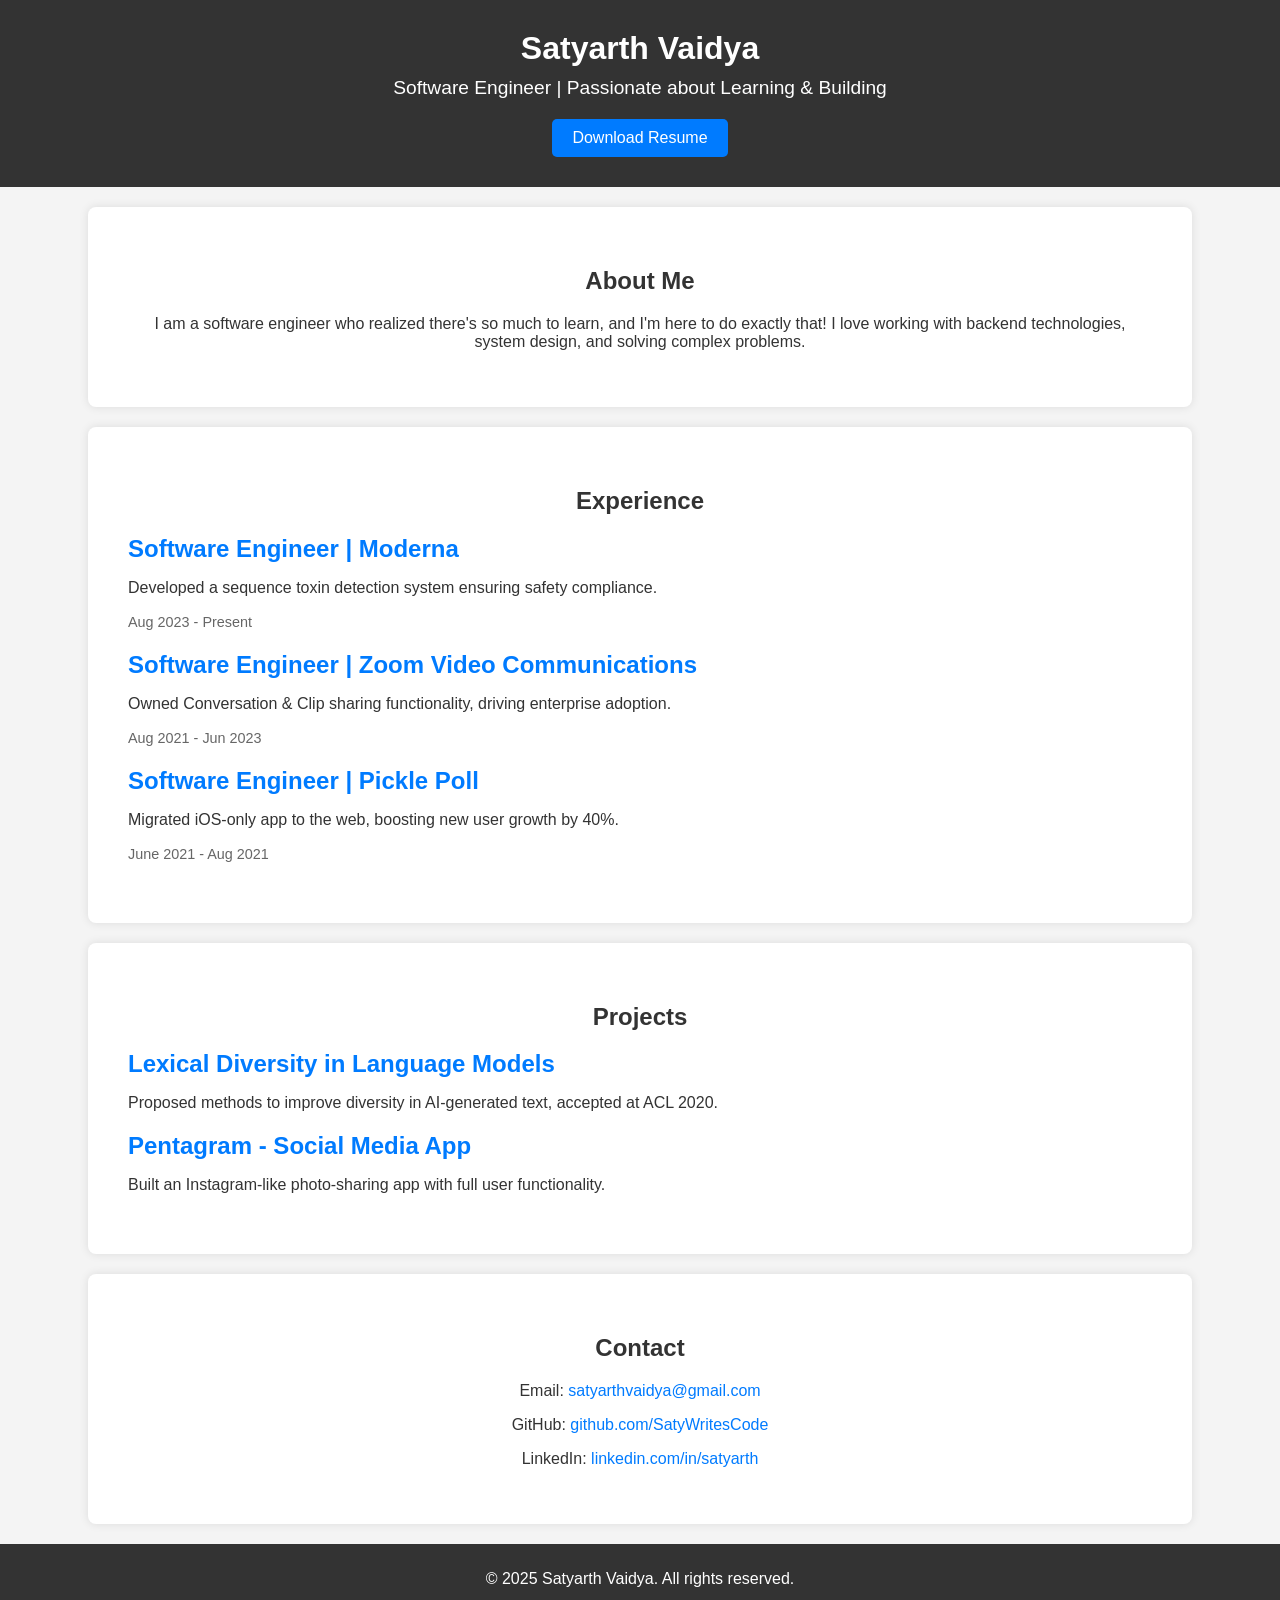
==== index.html @ a13723ac "better template" ====
<!DOCTYPE html>
<html lang="en">
  <head>
    <meta charset="UTF-8" />
    <meta name="viewport" content="width=device-width, initial-scale=1.0" />
    <title>Satyarth Vaidya - Resume</title>
    <link rel="stylesheet" href="style.css" />
  </head>
  <body>
    <header>
      <h1>Satyarth Vaidya</h1>
      <p>Software Engineer | Passionate about Learning & Building</p>
      <a href="Software_Fall_2024_Resume.pdf" class="resume-btn" download
        >Download Resume</a
      >
    </header>

    <section id="about">
      <h2>About Me</h2>
      <p>
        I am a software engineer who realized there's so much to learn, and I'm
        here to do exactly that! I love working with backend technologies,
        system design, and solving complex problems.
      </p>
    </section>

    <section id="experience">
      <h2>Experience</h2>
      <div class="job">
        <h3>Software Engineer | Moderna</h3>
        <p>
          Developed a sequence toxin detection system ensuring safety
          compliance.
        </p>
        <span>Aug 2023 - Present</span>
      </div>
      <div class="job">
        <h3>Software Engineer | Zoom Video Communications</h3>
        <p>
          Owned Conversation & Clip sharing functionality, driving enterprise
          adoption.
        </p>
        <span>Aug 2021 - Jun 2023</span>
      </div>
      <div class="job">
        <h3>Software Engineer | Pickle Poll</h3>
        <p>
          Migrated iOS-only app to the web, boosting new user growth by 40%.
        </p>
        <span>June 2021 - Aug 2021</span>
      </div>
    </section>

    <section id="projects">
      <h2>Projects</h2>
      <div class="project">
        <h3>Lexical Diversity in Language Models</h3>
        <p>
          Proposed methods to improve diversity in AI-generated text, accepted
          at ACL 2020.
        </p>
      </div>
      <div class="project">
        <h3>Pentagram - Social Media App</h3>
        <p>
          Built an Instagram-like photo-sharing app with full user
          functionality.
        </p>
      </div>
    </section>

    <section id="contact">
      <h2>Contact</h2>
      <p>
        Email:
        <a href="mailto:satyarthvaidya@gmail.com">satyarthvaidya@gmail.com</a>
      </p>
      <p>
        GitHub:
        <a href="https://github.com/SatyWritesCode"
          >github.com/SatyWritesCode</a
        >
      </p>
      <p>
        LinkedIn:
        <a href="https://linkedin.com/in/satyarth">linkedin.com/in/satyarth</a>
      </p>
    </section>

    <footer>
      <p>© 2025 Satyarth Vaidya. All rights reserved.</p>
    </footer>
  </body>
</html>
---- style.css ----
/* General Styling */
body {
    font-family: Arial, sans-serif;
    margin: 0;
    padding: 0;
    background-color: #f4f4f4;
    color: #333;
    text-align: center;
}

/* Header */
header {
    background: #333;
    color: white;
    padding: 30px 10px;
}

header h1 {
    margin: 0;
    font-size: 2em;
}

header p {
    font-size: 1.2em;
    margin: 10px 0;
}

.resume-btn {
    display: inline-block;
    margin-top: 10px;
    padding: 10px 20px;
    background: #007BFF;
    color: white;
    text-decoration: none;
    border-radius: 5px;
}

.resume-btn:hover {
    background: #0056b3;
}

/* Sections */
section {
    padding: 40px;
    margin: 20px auto;
    width: 80%;
    background: white;
    border-radius: 8px;
    box-shadow: 0px 0px 10px rgba(0, 0, 0, 0.1);
}

/* Experience & Projects */
.job, .project {
    text-align: left;
    margin-bottom: 20px;
}

.job h3, .project h3 {
    margin: 0;
    font-size: 1.5em;
    color: #007BFF;
}

.job span {
    font-size: 0.9em;
    color: #666;
}

/* Contact */
section#contact a {
    color: #007BFF;
    text-decoration: none;
}

section#contact a:hover {
    text-decoration: underline;
}

/* Footer */
footer {
    text-align: center;
    padding: 10px;
    background: #333;
    color: white;
    margin-top: 20px;
}
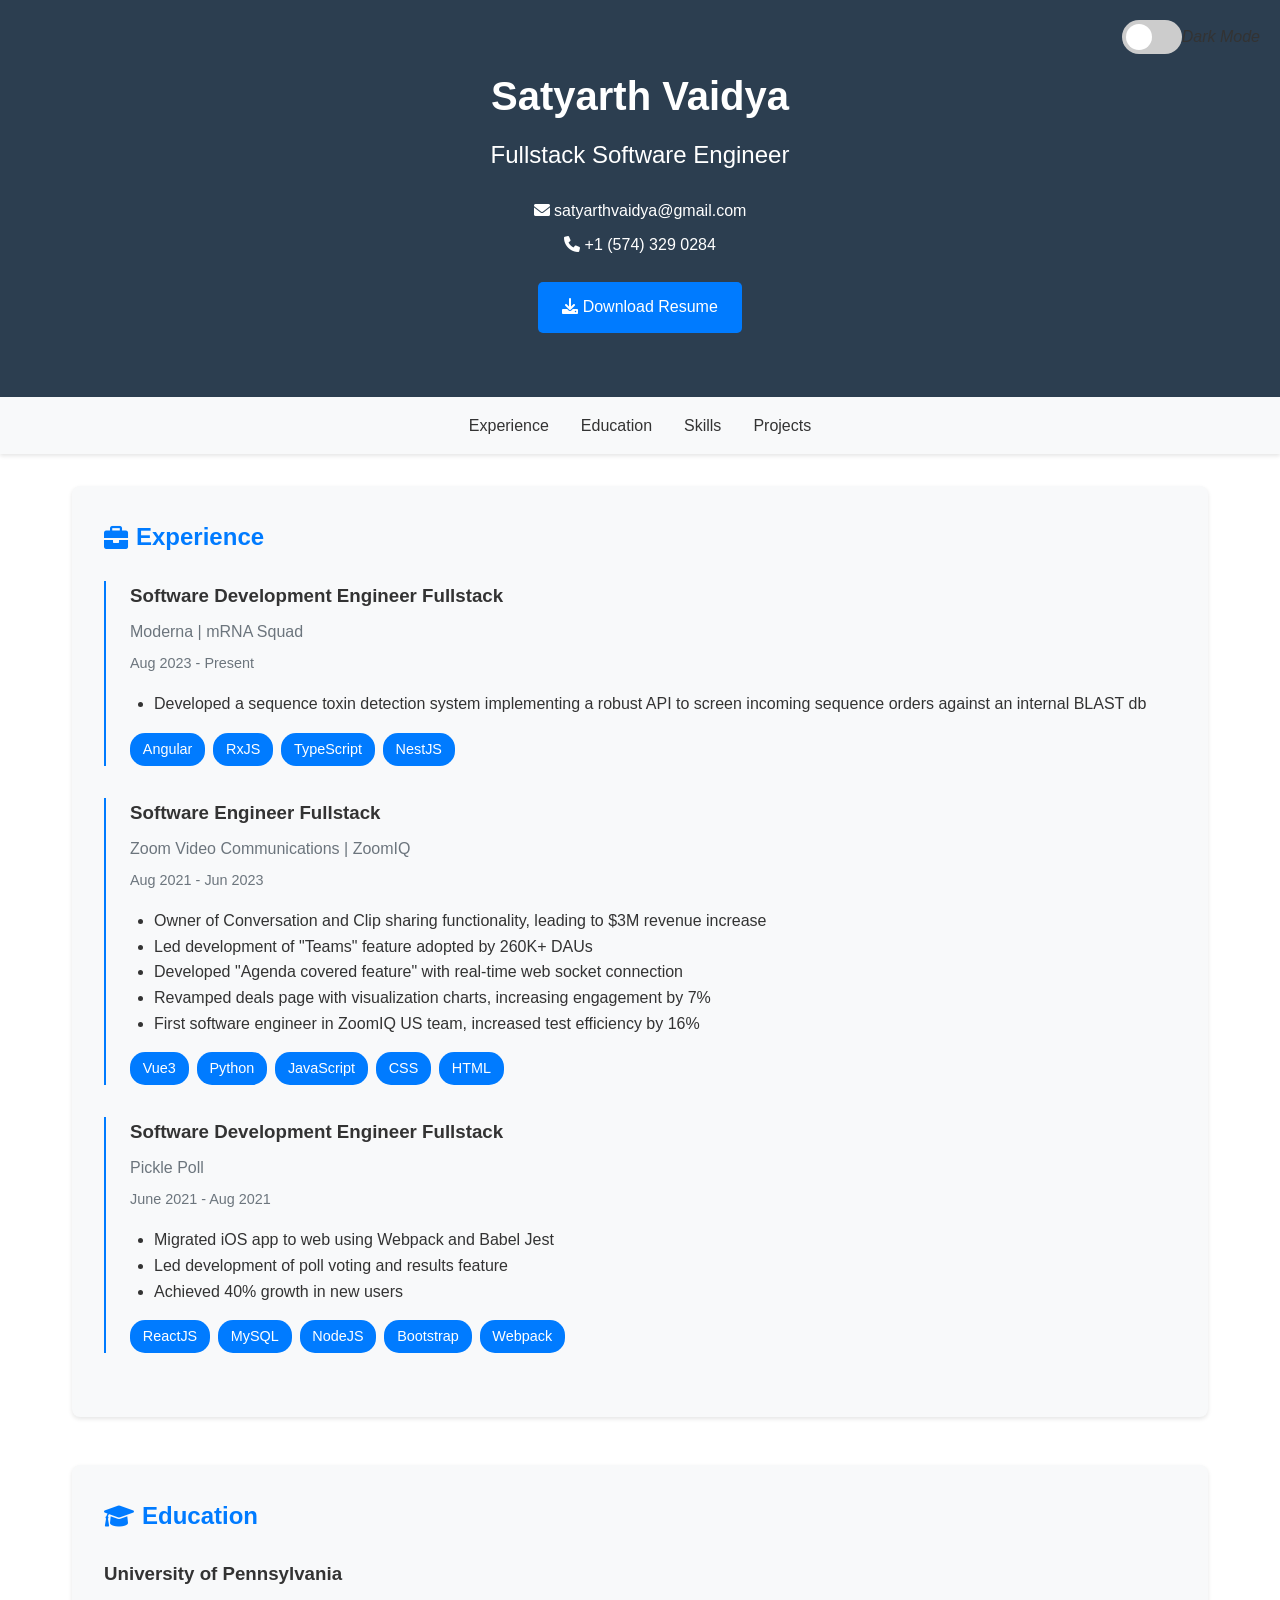
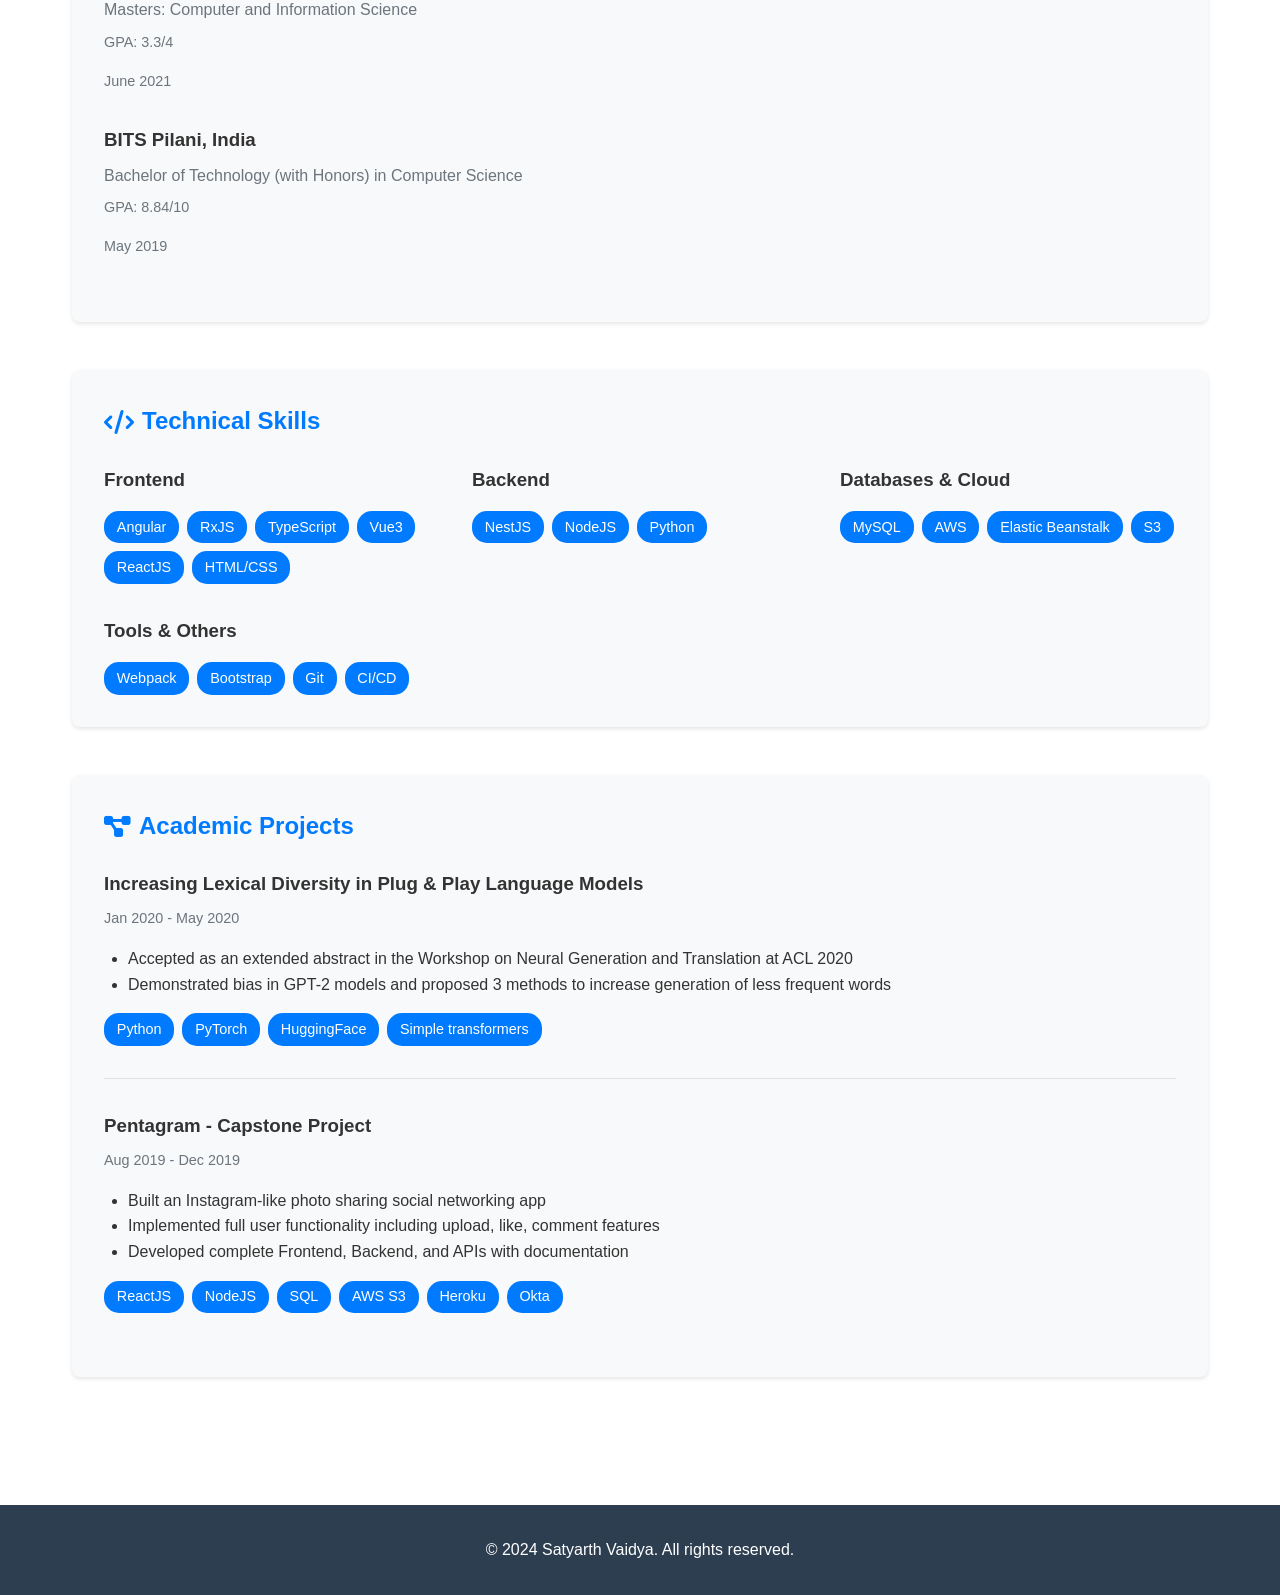
==== commit 1416a5f6: "better Ui and ability to download resume" ====
--- a/index.html
+++ b/index.html
@@ -3,92 +3,266 @@
   <head>
     <meta charset="UTF-8" />
     <meta name="viewport" content="width=device-width, initial-scale=1.0" />
-    <title>Satyarth Vaidya - Resume</title>
+    <title>Satyarth Vaidya - FullstackSoftware Engineer</title>
     <link rel="stylesheet" href="style.css" />
+    <link
+      rel="stylesheet"
+      href="https://cdnjs.cloudflare.com/ajax/libs/font-awesome/6.0.0/css/all.min.css"
+    />
   </head>
   <body>
+    <div class="theme-switch-wrapper">
+      <label class="theme-switch" for="checkbox">
+        <input type="checkbox" id="checkbox" />
+        <div class="slider round"></div>
+      </label>
+      <em>Dark Mode</em>
+    </div>
+
     <header>
-      <h1>Satyarth Vaidya</h1>
-      <p>Software Engineer | Passionate about Learning & Building</p>
-      <a href="Software_Fall_2024_Resume.pdf" class="resume-btn" download
-        >Download Resume</a
-      >
+      <div class="header-content">
+        <h1>Satyarth Vaidya</h1>
+        <h2>Fullstack Software Engineer</h2>
+        <div class="contact-info">
+          <p>
+            <i class="fas fa-envelope"></i>
+            <a href="mailto:satyarthvaidya@gmail.com"
+              >satyarthvaidya@gmail.com</a
+            >
+          </p>
+          <p><i class="fas fa-phone"></i> +1 (574) 329 0284</p>
+        </div>
+        <a
+          href="assets/resume.pdf"
+          class="resume-btn"
+          download="Satyarth_Vaidya_Resume.pdf"
+        >
+          <i class="fas fa-download"></i> Download Resume
+        </a>
+      </div>
     </header>
 
-    <section id="about">
-      <h2>About Me</h2>
-      <p>
-        I am a software engineer who realized there's so much to learn, and I'm
-        here to do exactly that! I love working with backend technologies,
-        system design, and solving complex problems.
-      </p>
-    </section>
-
-    <section id="experience">
-      <h2>Experience</h2>
-      <div class="job">
-        <h3>Software Engineer | Moderna</h3>
-        <p>
-          Developed a sequence toxin detection system ensuring safety
-          compliance.
-        </p>
-        <span>Aug 2023 - Present</span>
-      </div>
-      <div class="job">
-        <h3>Software Engineer | Zoom Video Communications</h3>
-        <p>
-          Owned Conversation & Clip sharing functionality, driving enterprise
-          adoption.
-        </p>
-        <span>Aug 2021 - Jun 2023</span>
-      </div>
-      <div class="job">
-        <h3>Software Engineer | Pickle Poll</h3>
-        <p>
-          Migrated iOS-only app to the web, boosting new user growth by 40%.
-        </p>
-        <span>June 2021 - Aug 2021</span>
-      </div>
-    </section>
-
-    <section id="projects">
-      <h2>Projects</h2>
-      <div class="project">
-        <h3>Lexical Diversity in Language Models</h3>
-        <p>
-          Proposed methods to improve diversity in AI-generated text, accepted
-          at ACL 2020.
-        </p>
-      </div>
-      <div class="project">
-        <h3>Pentagram - Social Media App</h3>
-        <p>
-          Built an Instagram-like photo-sharing app with full user
-          functionality.
-        </p>
-      </div>
-    </section>
-
-    <section id="contact">
-      <h2>Contact</h2>
-      <p>
-        Email:
-        <a href="mailto:satyarthvaidya@gmail.com">satyarthvaidya@gmail.com</a>
-      </p>
-      <p>
-        GitHub:
-        <a href="https://github.com/SatyWritesCode"
-          >github.com/SatyWritesCode</a
-        >
-      </p>
-      <p>
-        LinkedIn:
-        <a href="https://linkedin.com/in/satyarth">linkedin.com/in/satyarth</a>
-      </p>
-    </section>
+    <nav>
+      <ul>
+        <li><a href="#experience">Experience</a></li>
+        <li><a href="#education">Education</a></li>
+        <li><a href="#skills">Skills</a></li>
+        <li><a href="#projects">Projects</a></li>
+      </ul>
+    </nav>
+
+    <main>
+      <section id="experience">
+        <h2><i class="fas fa-briefcase"></i> Experience</h2>
+        <div class="timeline">
+          <div class="job">
+            <h3>Software Development Engineer Fullstack</h3>
+            <h4>Moderna | mRNA Squad</h4>
+            <p class="date">Aug 2023 - Present</p>
+            <ul>
+              <li>
+                Developed a sequence toxin detection system implementing a
+                robust API to screen incoming sequence orders against an
+                internal BLAST db
+              </li>
+            </ul>
+            <div class="tech-stack">
+              <span>Angular</span>
+              <span>RxJS</span>
+              <span>TypeScript</span>
+              <span>NestJS</span>
+            </div>
+          </div>
+
+          <div class="job">
+            <h3>Software Engineer Fullstack</h3>
+            <h4>Zoom Video Communications | ZoomIQ</h4>
+            <p class="date">Aug 2021 - Jun 2023</p>
+            <ul>
+              <li>
+                Owner of Conversation and Clip sharing functionality, leading to
+                $3M revenue increase
+              </li>
+              <li>Led development of "Teams" feature adopted by 260K+ DAUs</li>
+              <li>
+                Developed "Agenda covered feature" with real-time web socket
+                connection
+              </li>
+              <li>
+                Revamped deals page with visualization charts, increasing
+                engagement by 7%
+              </li>
+              <li>
+                First software engineer in ZoomIQ US team, increased test
+                efficiency by 16%
+              </li>
+            </ul>
+            <div class="tech-stack">
+              <span>Vue3</span>
+              <span>Python</span>
+              <span>JavaScript</span>
+              <span>CSS</span>
+              <span>HTML</span>
+            </div>
+          </div>
+
+          <div class="job">
+            <h3>Software Development Engineer Fullstack</h3>
+            <h4>Pickle Poll</h4>
+            <p class="date">June 2021 - Aug 2021</p>
+            <ul>
+              <li>Migrated iOS app to web using Webpack and Babel Jest</li>
+              <li>Led development of poll voting and results feature</li>
+              <li>Achieved 40% growth in new users</li>
+            </ul>
+            <div class="tech-stack">
+              <span>ReactJS</span>
+              <span>MySQL</span>
+              <span>NodeJS</span>
+              <span>Bootstrap</span>
+              <span>Webpack</span>
+            </div>
+          </div>
+        </div>
+      </section>
+
+      <section id="education">
+        <h2><i class="fas fa-graduation-cap"></i> Education</h2>
+        <div class="education-item">
+          <h3>University of Pennsylvania</h3>
+          <p class="degree">Masters: Computer and Information Science</p>
+          <p class="date">GPA: 3.3/4</p>
+          <p class="date">June 2021</p>
+        </div>
+        <div class="education-item">
+          <h3>BITS Pilani, India</h3>
+          <p class="degree">
+            Bachelor of Technology (with Honors) in Computer Science
+          </p>
+          <p class="date">GPA: 8.84/10</p>
+          <p class="date">May 2019</p>
+        </div>
+      </section>
+
+      <section id="skills">
+        <h2><i class="fas fa-code"></i> Technical Skills</h2>
+        <div class="skills-container">
+          <div class="skill-category">
+            <h3>Frontend</h3>
+            <div class="skill-tags">
+              <span>Angular</span>
+              <span>RxJS</span>
+              <span>TypeScript</span>
+              <span>Vue3</span>
+              <span>ReactJS</span>
+              <span>HTML/CSS</span>
+            </div>
+          </div>
+          <div class="skill-category">
+            <h3>Backend</h3>
+            <div class="skill-tags">
+              <span>NestJS</span>
+              <span>NodeJS</span>
+              <span>Python</span>
+            </div>
+          </div>
+          <div class="skill-category">
+            <h3>Databases & Cloud</h3>
+            <div class="skill-tags">
+              <span>MySQL</span>
+              <span>AWS</span>
+              <span>Elastic Beanstalk</span>
+              <span>S3</span>
+            </div>
+          </div>
+          <div class="skill-category">
+            <h3>Tools & Others</h3>
+            <div class="skill-tags">
+              <span>Webpack</span>
+              <span>Bootstrap</span>
+              <span>Git</span>
+              <span>CI/CD</span>
+            </div>
+          </div>
+        </div>
+      </section>
+
+      <section id="projects">
+        <h2><i class="fas fa-project-diagram"></i> Academic Projects</h2>
+        <div class="project">
+          <h3>Increasing Lexical Diversity in Plug & Play Language Models</h3>
+          <p class="date">Jan 2020 - May 2020</p>
+          <ul>
+            <li>
+              Accepted as an extended abstract in the Workshop on Neural
+              Generation and Translation at ACL 2020
+            </li>
+            <li>
+              Demonstrated bias in GPT-2 models and proposed 3 methods to
+              increase generation of less frequent words
+            </li>
+          </ul>
+          <div class="tech-stack">
+            <span>Python</span>
+            <span>PyTorch</span>
+            <span>HuggingFace</span>
+            <span>Simple transformers</span>
+          </div>
+        </div>
+
+        <div class="project">
+          <h3>Pentagram - Capstone Project</h3>
+          <p class="date">Aug 2019 - Dec 2019</p>
+          <ul>
+            <li>Built an Instagram-like photo sharing social networking app</li>
+            <li>
+              Implemented full user functionality including upload, like,
+              comment features
+            </li>
+            <li>
+              Developed complete Frontend, Backend, and APIs with documentation
+            </li>
+          </ul>
+          <div class="tech-stack">
+            <span>ReactJS</span>
+            <span>NodeJS</span>
+            <span>SQL</span>
+            <span>AWS S3</span>
+            <span>Heroku</span>
+            <span>Okta</span>
+          </div>
+        </div>
+      </section>
+    </main>
 
     <footer>
-      <p>© 2025 Satyarth Vaidya. All rights reserved.</p>
+      <p>© 2024 Satyarth Vaidya. All rights reserved.</p>
     </footer>
+
+    <script>
+      const toggleSwitch = document.querySelector(
+        '.theme-switch input[type="checkbox"]'
+      );
+      const currentTheme = localStorage.getItem("theme");
+
+      if (currentTheme) {
+        document.documentElement.setAttribute("data-theme", currentTheme);
+        if (currentTheme === "dark") {
+          toggleSwitch.checked = true;
+        }
+      }
+
+      function switchTheme(e) {
+        if (e.target.checked) {
+          document.documentElement.setAttribute("data-theme", "dark");
+          localStorage.setItem("theme", "dark");
+        } else {
+          document.documentElement.setAttribute("data-theme", "light");
+          localStorage.setItem("theme", "light");
+        }
+      }
+
+      toggleSwitch.addEventListener("change", switchTheme, false);
+    </script>
   </body>
 </html>
--- a/style.css
+++ b/style.css
@@ -1,86 +1,378 @@
-/* General Styling */
+:root {
+  --primary-color: #007bff;
+  --secondary-color: #6c757d;
+  --background-color: #ffffff;
+  --text-color: #333333;
+  --section-bg: #f8f9fa;
+  --border-color: #dee2e6;
+  --header-bg: #2c3e50;
+  --header-text: #ffffff;
+  --card-shadow: 0 2px 4px rgba(0, 0, 0, 0.1);
+  --transition: all 0.3s ease;
+}
+
+[data-theme="dark"] {
+  --primary-color: #0d6efd;
+  --secondary-color: #adb5bd;
+  --background-color: #1a1a1a;
+  --text-color: #ffffff;
+  --section-bg: #2d2d2d;
+  --border-color: #404040;
+  --header-bg: #000000;
+  --header-text: #ffffff;
+  --card-shadow: 0 2px 4px rgba(0, 0, 0, 0.3);
+}
+
+* {
+  margin: 0;
+  padding: 0;
+  box-sizing: border-box;
+}
+
 body {
-    font-family: Arial, sans-serif;
-    margin: 0;
-    padding: 0;
-    background-color: #f4f4f4;
-    color: #333;
-    text-align: center;
+  font-family: "Segoe UI", Tahoma, Geneva, Verdana, sans-serif;
+  line-height: 1.6;
+  color: var(--text-color);
+  background-color: var(--background-color);
+  transition: var(--transition);
+}
+
+/* Theme Switch */
+.theme-switch-wrapper {
+  position: fixed;
+  top: 20px;
+  right: 20px;
+  display: flex;
+  align-items: center;
+  z-index: 100;
+}
+
+.theme-switch {
+  display: inline-block;
+  height: 34px;
+  position: relative;
+  width: 60px;
+}
+
+.theme-switch input {
+  display: none;
+}
+
+.slider {
+  background-color: #ccc;
+  bottom: 0;
+  cursor: pointer;
+  left: 0;
+  position: absolute;
+  right: 0;
+  top: 0;
+  transition: 0.4s;
+}
+
+.slider:before {
+  background-color: #fff;
+  bottom: 4px;
+  content: "";
+  height: 26px;
+  left: 4px;
+  position: absolute;
+  transition: 0.4s;
+  width: 26px;
+}
+
+input:checked + .slider {
+  background-color: var(--primary-color);
+}
+
+input:checked + .slider:before {
+  transform: translateX(26px);
+}
+
+.slider.round {
+  border-radius: 34px;
+}
+
+.slider.round:before {
+  border-radius: 50%;
 }
 
 /* Header */
 header {
-    background: #333;
-    color: white;
-    padding: 30px 10px;
+  background-color: var(--header-bg);
+  color: var(--header-text);
+  padding: 4rem 2rem;
+  text-align: center;
+}
+
+.header-content {
+  max-width: 800px;
+  margin: 0 auto;
 }
 
 header h1 {
-    margin: 0;
-    font-size: 2em;
-}
-
-header p {
-    font-size: 1.2em;
-    margin: 10px 0;
+  font-size: 2.5rem;
+  margin-bottom: 0.5rem;
+}
+
+header h2 {
+  font-size: 1.5rem;
+  font-weight: 400;
+  margin-bottom: 1.5rem;
+}
+
+.contact-info {
+  margin: 1.5rem 0;
+}
+
+.contact-info p {
+  margin: 0.5rem 0;
+}
+
+.contact-info a {
+  color: var(--header-text);
+  text-decoration: none;
+}
+
+.contact-info a:hover {
+  text-decoration: underline;
 }
 
 .resume-btn {
-    display: inline-block;
-    margin-top: 10px;
-    padding: 10px 20px;
-    background: #007BFF;
-    color: white;
-    text-decoration: none;
-    border-radius: 5px;
+  display: inline-block;
+  padding: 0.8rem 1.5rem;
+  background-color: var(--primary-color);
+  color: white;
+  text-decoration: none;
+  border-radius: 5px;
+  transition: var(--transition);
 }
 
 .resume-btn:hover {
-    background: #0056b3;
-}
-
-/* Sections */
+  background-color: #0056b3;
+  transform: translateY(-2px);
+}
+
+/* Navigation */
+nav {
+  background-color: var(--section-bg);
+  padding: 1rem 0;
+  position: sticky;
+  top: 0;
+  z-index: 90;
+  box-shadow: var(--card-shadow);
+}
+
+nav ul {
+  display: flex;
+  justify-content: center;
+  list-style: none;
+  gap: 2rem;
+}
+
+nav a {
+  color: var(--text-color);
+  text-decoration: none;
+  font-weight: 500;
+  transition: var(--transition);
+}
+
+nav a:hover {
+  color: var(--primary-color);
+}
+
+/* Main Content */
+main {
+  max-width: 1200px;
+  margin: 0 auto;
+  padding: 2rem;
+}
+
 section {
-    padding: 40px;
-    margin: 20px auto;
-    width: 80%;
-    background: white;
-    border-radius: 8px;
-    box-shadow: 0px 0px 10px rgba(0, 0, 0, 0.1);
-}
-
-/* Experience & Projects */
-.job, .project {
-    text-align: left;
-    margin-bottom: 20px;
-}
-
-.job h3, .project h3 {
-    margin: 0;
-    font-size: 1.5em;
-    color: #007BFF;
-}
-
-.job span {
-    font-size: 0.9em;
-    color: #666;
-}
-
-/* Contact */
-section#contact a {
-    color: #007BFF;
-    text-decoration: none;
-}
-
-section#contact a:hover {
-    text-decoration: underline;
+  margin-bottom: 3rem;
+  background-color: var(--section-bg);
+  border-radius: 8px;
+  padding: 2rem;
+  box-shadow: var(--card-shadow);
+}
+
+section h2 {
+  color: var(--primary-color);
+  margin-bottom: 1.5rem;
+  display: flex;
+  align-items: center;
+  gap: 0.5rem;
+}
+
+/* Experience */
+.timeline {
+  position: relative;
+}
+
+.job {
+  margin-bottom: 2rem;
+  padding-left: 1.5rem;
+  border-left: 2px solid var(--primary-color);
+}
+
+.job h3 {
+  color: var(--text-color);
+  margin-bottom: 0.5rem;
+}
+
+.job h4 {
+  color: var(--secondary-color);
+  font-weight: 500;
+  margin-bottom: 0.5rem;
+}
+
+.date {
+  color: var(--secondary-color);
+  font-size: 0.9rem;
+  margin-bottom: 1rem;
+}
+
+.job ul {
+  margin-left: 1.5rem;
+  margin-bottom: 1rem;
+}
+
+.tech-stack {
+  display: flex;
+  flex-wrap: wrap;
+  gap: 0.5rem;
+  margin-top: 1rem;
+}
+
+.tech-stack span {
+  background-color: var(--primary-color);
+  color: white;
+  padding: 0.3rem 0.8rem;
+  border-radius: 15px;
+  font-size: 0.9rem;
+}
+
+/* Education */
+.education-item {
+  margin-bottom: 2rem;
+}
+
+.education-item h3 {
+  color: var(--text-color);
+  margin-bottom: 0.5rem;
+}
+
+.degree {
+  color: var(--secondary-color);
+  margin-bottom: 0.5rem;
+}
+
+/* Skills */
+.skills-container {
+  display: grid;
+  grid-template-columns: repeat(auto-fit, minmax(250px, 1fr));
+  gap: 2rem;
+}
+
+.skill-category h3 {
+  color: var(--text-color);
+  margin-bottom: 1rem;
+}
+
+.skill-tags {
+  display: flex;
+  flex-wrap: wrap;
+  gap: 0.5rem;
+}
+
+.skill-tags span {
+  background-color: var(--primary-color);
+  color: white;
+  padding: 0.3rem 0.8rem;
+  border-radius: 15px;
+  font-size: 0.9rem;
+}
+
+/* Projects */
+.project {
+  margin-bottom: 2rem;
+  padding-bottom: 2rem;
+  border-bottom: 1px solid var(--border-color);
+}
+
+.project:last-child {
+  border-bottom: none;
+  padding-bottom: 0;
+}
+
+.project h3 {
+  color: var(--text-color);
+  margin-bottom: 0.5rem;
+}
+
+.project ul {
+  margin-left: 1.5rem;
+  margin-bottom: 1rem;
 }
 
 /* Footer */
 footer {
-    text-align: center;
-    padding: 10px;
-    background: #333;
-    color: white;
-    margin-top: 20px;
-}
+  text-align: center;
+  padding: 2rem;
+  background-color: var(--header-bg);
+  color: var(--header-text);
+  margin-top: 3rem;
+}
+
+/* Responsive Design */
+@media (max-width: 768px) {
+  header {
+    padding: 3rem 1rem;
+  }
+
+  header h1 {
+    font-size: 2rem;
+  }
+
+  header h2 {
+    font-size: 1.2rem;
+  }
+
+  nav ul {
+    flex-direction: column;
+    align-items: center;
+    gap: 1rem;
+  }
+
+  main {
+    padding: 1rem;
+  }
+
+  section {
+    padding: 1.5rem;
+  }
+
+  .skills-container {
+    grid-template-columns: 1fr;
+  }
+
+  .tech-stack,
+  .skill-tags {
+    justify-content: center;
+  }
+}
+
+/* Animations */
+@keyframes fadeIn {
+  from {
+    opacity: 0;
+    transform: translateY(20px);
+  }
+  to {
+    opacity: 1;
+    transform: translateY(0);
+  }
+}
+
+section {
+  animation: fadeIn 0.5s ease-out;
+}
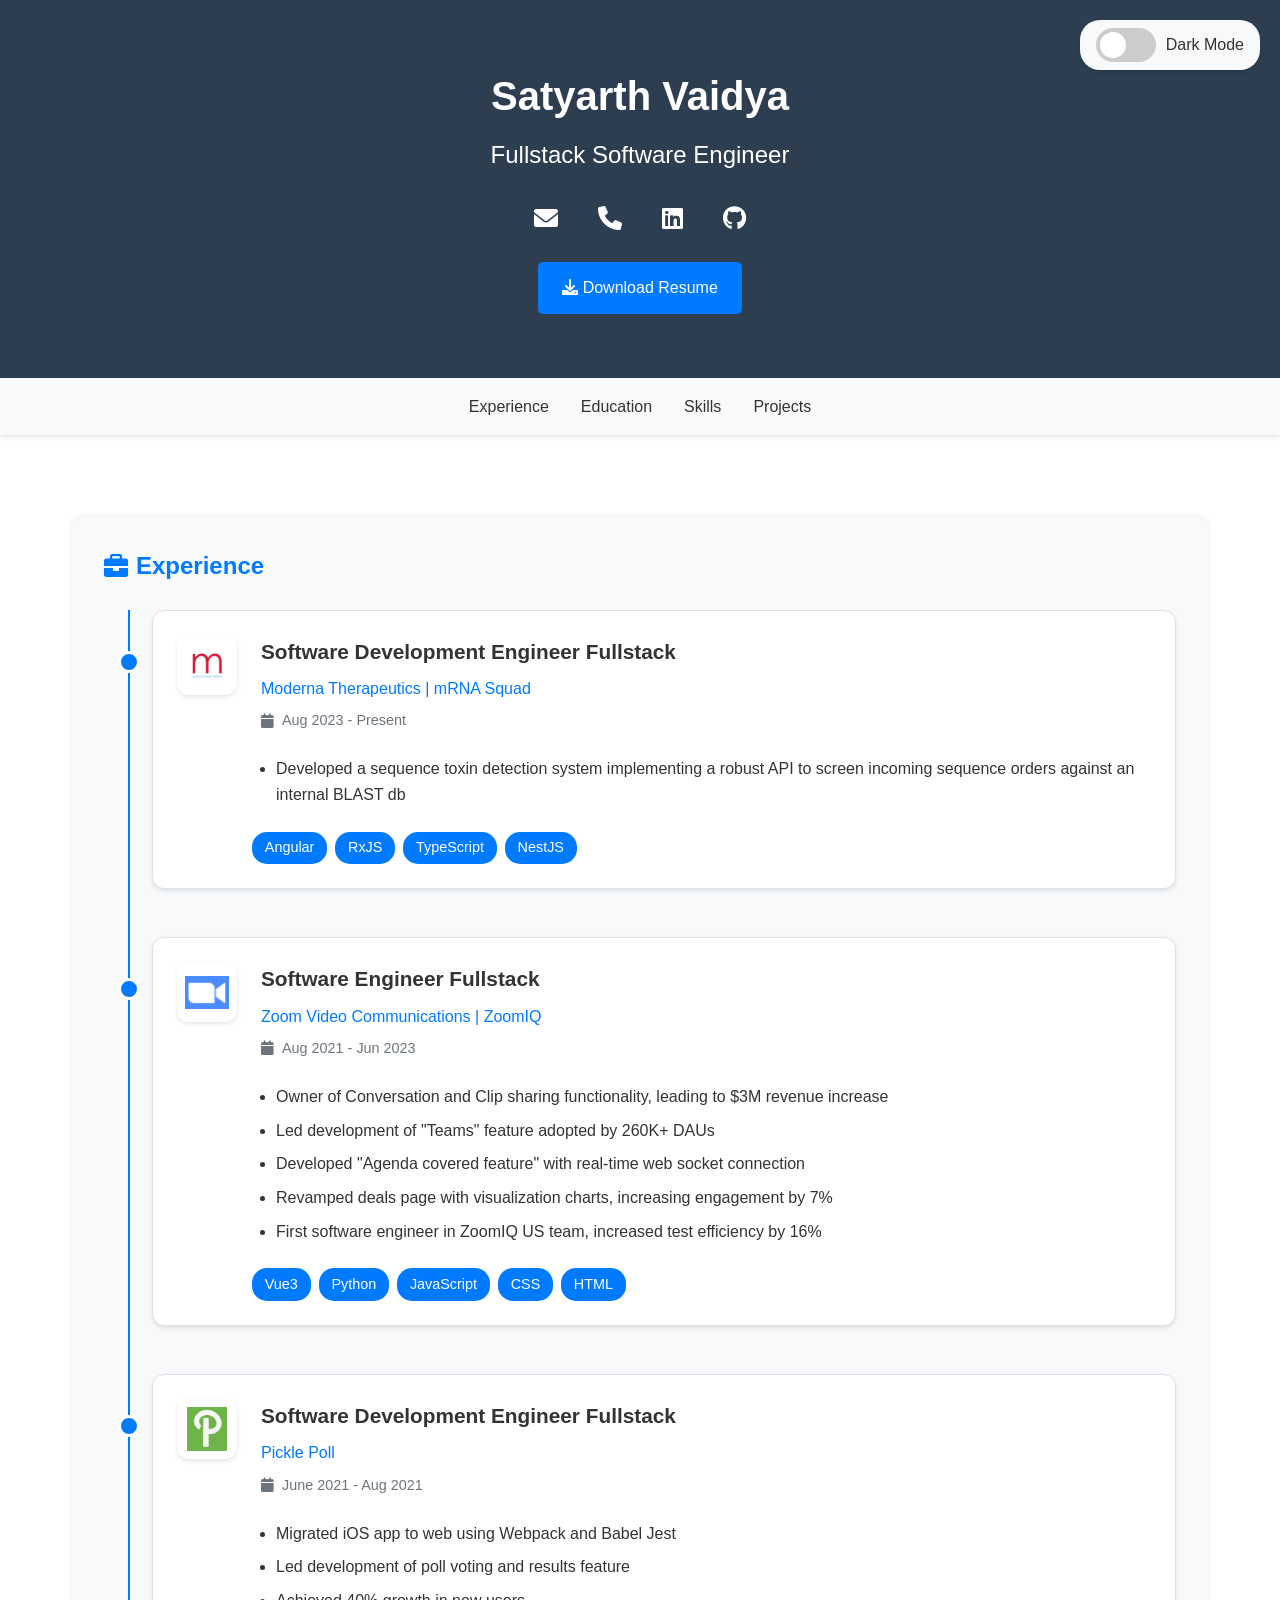
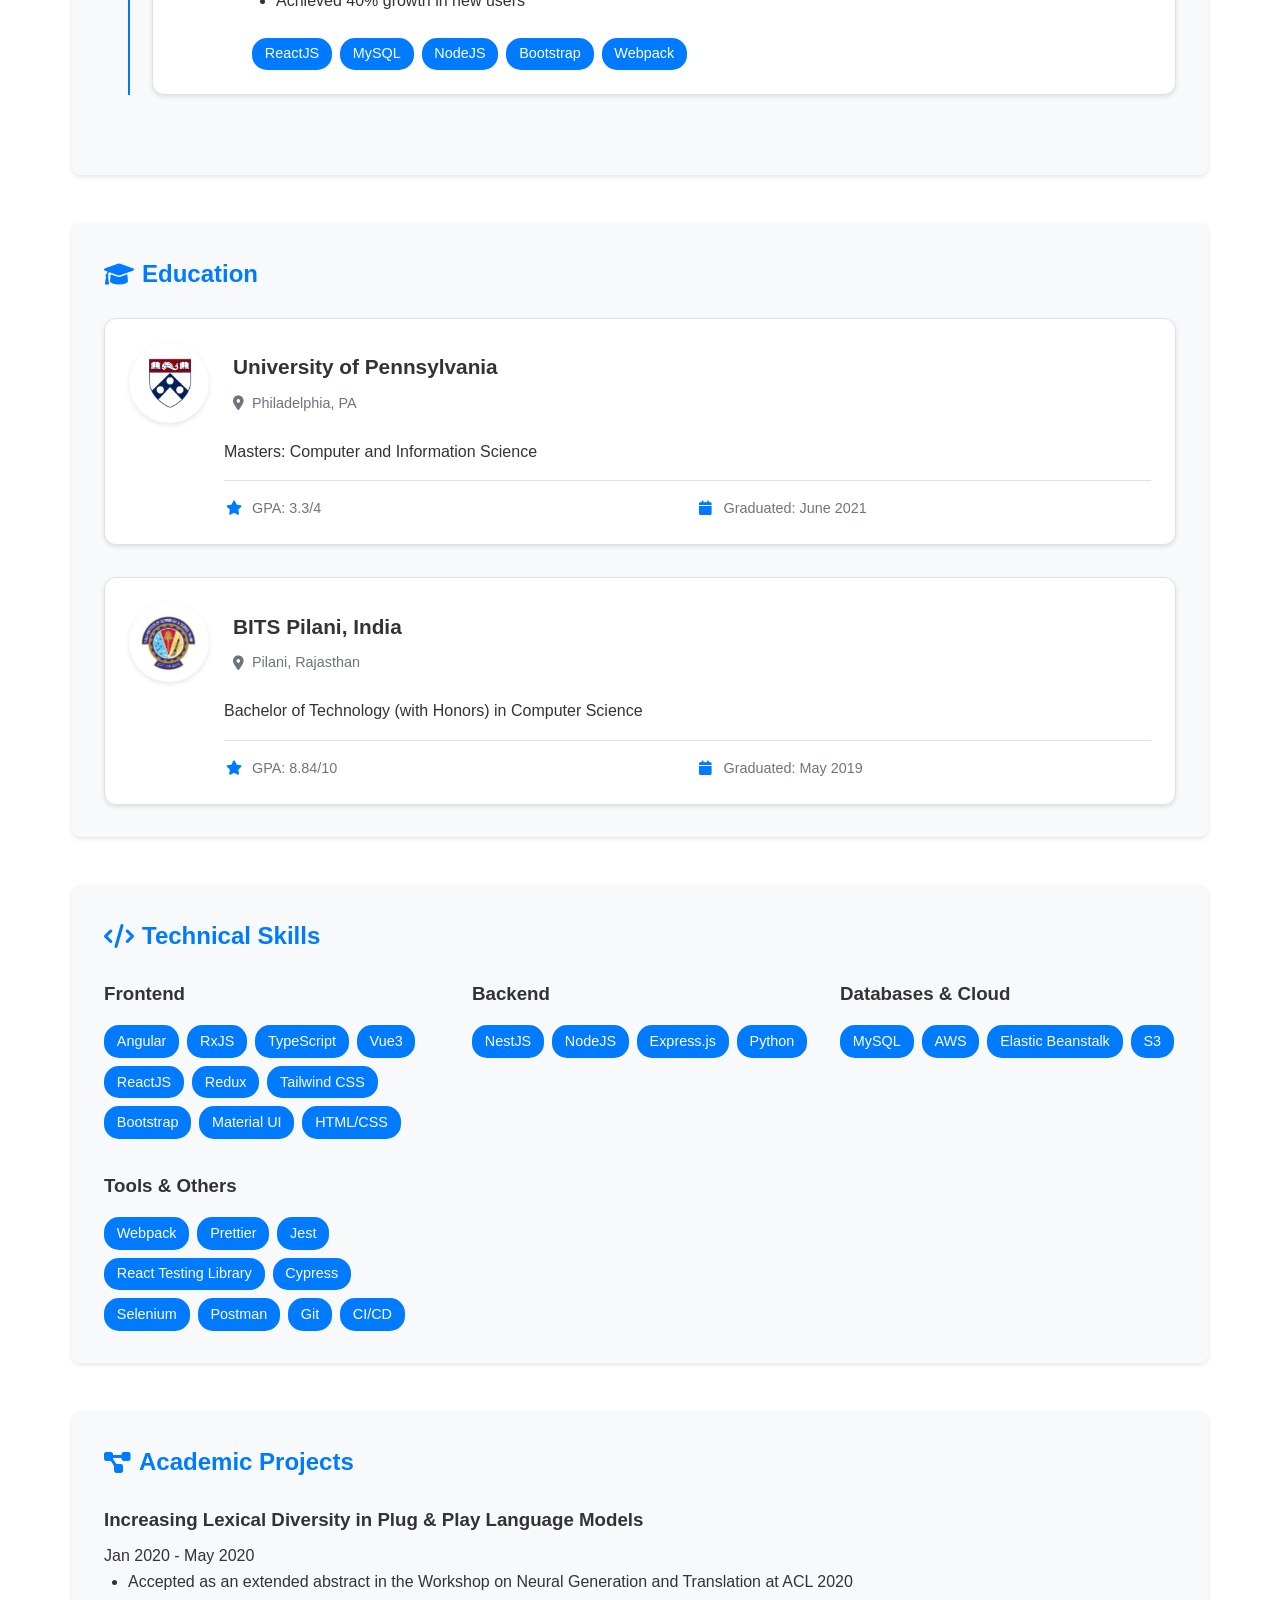
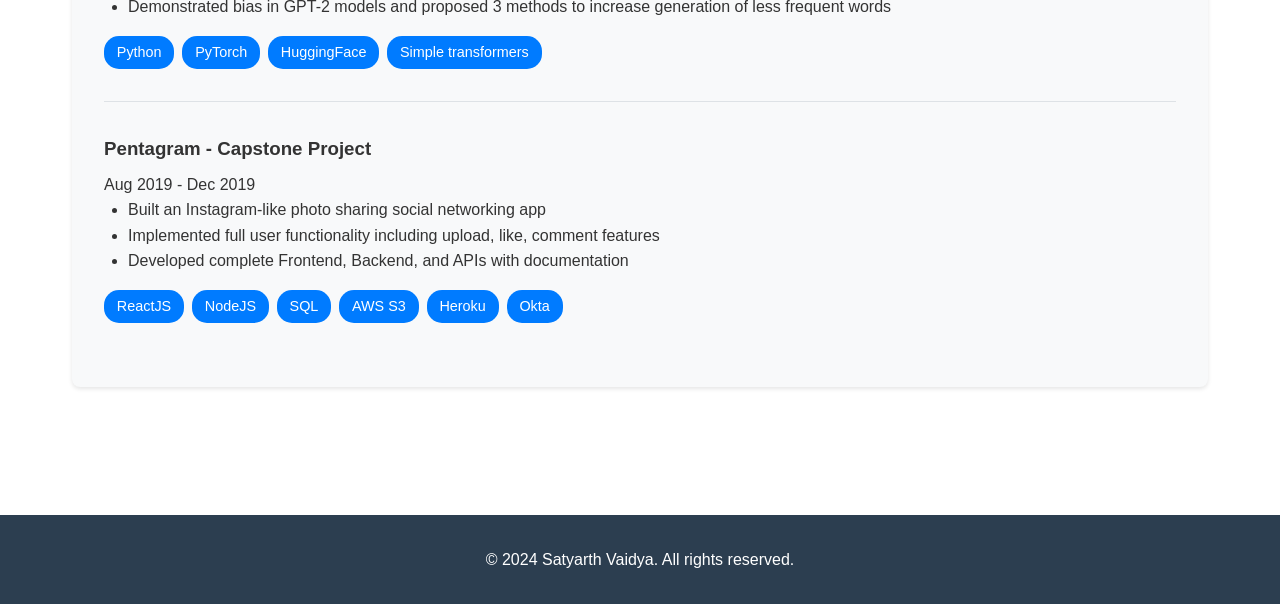
==== commit 274bd23a: "better UI added logos, more contact information, improved education section" ====
--- a/index.html
+++ b/index.html
@@ -24,13 +24,28 @@
         <h1>Satyarth Vaidya</h1>
         <h2>Fullstack Software Engineer</h2>
         <div class="contact-info">
-          <p>
-            <i class="fas fa-envelope"></i>
-            <a href="mailto:satyarthvaidya@gmail.com"
-              >satyarthvaidya@gmail.com</a
+          <div class="social-icons">
+            <a href="mailto:satyarthvaidya@gmail.com" title="Email">
+              <i class="fas fa-envelope"></i>
+            </a>
+            <a href="tel:+15743290284" title="Phone">
+              <i class="fas fa-phone"></i>
+            </a>
+            <a
+              href="https://www.linkedin.com/in/satyarth-vaidya-1a784a12b/"
+              target="_blank"
+              title="LinkedIn"
             >
-          </p>
-          <p><i class="fas fa-phone"></i> +1 (574) 329 0284</p>
+              <i class="fab fa-linkedin"></i>
+            </a>
+            <a
+              href="https://github.com/SatyWritesCode"
+              target="_blank"
+              title="GitHub"
+            >
+              <i class="fab fa-github"></i>
+            </a>
+          </div>
         </div>
         <a
           href="assets/resume.pdf"
@@ -56,71 +71,112 @@
         <h2><i class="fas fa-briefcase"></i> Experience</h2>
         <div class="timeline">
           <div class="job">
-            <h3>Software Development Engineer Fullstack</h3>
-            <h4>Moderna | mRNA Squad</h4>
-            <p class="date">Aug 2023 - Present</p>
-            <ul>
-              <li>
-                Developed a sequence toxin detection system implementing a
-                robust API to screen incoming sequence orders against an
-                internal BLAST db
-              </li>
-            </ul>
-            <div class="tech-stack">
-              <span>Angular</span>
-              <span>RxJS</span>
-              <span>TypeScript</span>
-              <span>NestJS</span>
+            <div class="job-header">
+              <div class="company-logo">
+                <img
+                  src="assets/company-logos/moderna-logo.png"
+                  alt="Moderna Logo"
+                />
+              </div>
+              <div class="job-title">
+                <h3>Software Development Engineer Fullstack</h3>
+                <h4>Moderna Therapeutics | mRNA Squad</h4>
+                <p class="date">
+                  <i class="fas fa-calendar"></i> Aug 2023 - Present
+                </p>
+              </div>
+            </div>
+            <div class="job-content">
+              <ul>
+                <li>
+                  Developed a sequence toxin detection system implementing a
+                  robust API to screen incoming sequence orders against an
+                  internal BLAST db
+                </li>
+              </ul>
+              <div class="tech-stack">
+                <span>Angular</span>
+                <span>RxJS</span>
+                <span>TypeScript</span>
+                <span>NestJS</span>
+              </div>
             </div>
           </div>
 
           <div class="job">
-            <h3>Software Engineer Fullstack</h3>
-            <h4>Zoom Video Communications | ZoomIQ</h4>
-            <p class="date">Aug 2021 - Jun 2023</p>
-            <ul>
-              <li>
-                Owner of Conversation and Clip sharing functionality, leading to
-                $3M revenue increase
-              </li>
-              <li>Led development of "Teams" feature adopted by 260K+ DAUs</li>
-              <li>
-                Developed "Agenda covered feature" with real-time web socket
-                connection
-              </li>
-              <li>
-                Revamped deals page with visualization charts, increasing
-                engagement by 7%
-              </li>
-              <li>
-                First software engineer in ZoomIQ US team, increased test
-                efficiency by 16%
-              </li>
-            </ul>
-            <div class="tech-stack">
-              <span>Vue3</span>
-              <span>Python</span>
-              <span>JavaScript</span>
-              <span>CSS</span>
-              <span>HTML</span>
+            <div class="job-header">
+              <div class="company-logo">
+                <img src="assets/company-logos/zoom-logo.png" alt="Zoom Logo" />
+              </div>
+              <div class="job-title">
+                <h3>Software Engineer Fullstack</h3>
+                <h4>Zoom Video Communications | ZoomIQ</h4>
+                <p class="date">
+                  <i class="fas fa-calendar"></i> Aug 2021 - Jun 2023
+                </p>
+              </div>
+            </div>
+            <div class="job-content">
+              <ul>
+                <li>
+                  Owner of Conversation and Clip sharing functionality, leading
+                  to $3M revenue increase
+                </li>
+                <li>
+                  Led development of "Teams" feature adopted by 260K+ DAUs
+                </li>
+                <li>
+                  Developed "Agenda covered feature" with real-time web socket
+                  connection
+                </li>
+                <li>
+                  Revamped deals page with visualization charts, increasing
+                  engagement by 7%
+                </li>
+                <li>
+                  First software engineer in ZoomIQ US team, increased test
+                  efficiency by 16%
+                </li>
+              </ul>
+              <div class="tech-stack">
+                <span>Vue3</span>
+                <span>Python</span>
+                <span>JavaScript</span>
+                <span>CSS</span>
+                <span>HTML</span>
+              </div>
             </div>
           </div>
 
           <div class="job">
-            <h3>Software Development Engineer Fullstack</h3>
-            <h4>Pickle Poll</h4>
-            <p class="date">June 2021 - Aug 2021</p>
-            <ul>
-              <li>Migrated iOS app to web using Webpack and Babel Jest</li>
-              <li>Led development of poll voting and results feature</li>
-              <li>Achieved 40% growth in new users</li>
-            </ul>
-            <div class="tech-stack">
-              <span>ReactJS</span>
-              <span>MySQL</span>
-              <span>NodeJS</span>
-              <span>Bootstrap</span>
-              <span>Webpack</span>
+            <div class="job-header">
+              <div class="company-logo">
+                <img
+                  src="assets/company-logos/pickle-poll-logo.png"
+                  alt="Pickle Poll Logo"
+                />
+              </div>
+              <div class="job-title">
+                <h3>Software Development Engineer Fullstack</h3>
+                <h4>Pickle Poll</h4>
+                <p class="date">
+                  <i class="fas fa-calendar"></i> June 2021 - Aug 2021
+                </p>
+              </div>
+            </div>
+            <div class="job-content">
+              <ul>
+                <li>Migrated iOS app to web using Webpack and Babel Jest</li>
+                <li>Led development of poll voting and results feature</li>
+                <li>Achieved 40% growth in new users</li>
+              </ul>
+              <div class="tech-stack">
+                <span>ReactJS</span>
+                <span>MySQL</span>
+                <span>NodeJS</span>
+                <span>Bootstrap</span>
+                <span>Webpack</span>
+              </div>
             </div>
           </div>
         </div>
@@ -128,19 +184,65 @@
 
       <section id="education">
         <h2><i class="fas fa-graduation-cap"></i> Education</h2>
-        <div class="education-item">
-          <h3>University of Pennsylvania</h3>
-          <p class="degree">Masters: Computer and Information Science</p>
-          <p class="date">GPA: 3.3/4</p>
-          <p class="date">June 2021</p>
-        </div>
-        <div class="education-item">
-          <h3>BITS Pilani, India</h3>
-          <p class="degree">
-            Bachelor of Technology (with Honors) in Computer Science
-          </p>
-          <p class="date">GPA: 8.84/10</p>
-          <p class="date">May 2019</p>
+        <div class="education-container">
+          <div class="education-item">
+            <div class="education-header">
+              <div class="school-logo">
+                <img
+                  src="assets/logos/upenn-logo.png"
+                  alt="University of Pennsylvania Logo"
+                />
+              </div>
+              <div class="school-info">
+                <h3>University of Pennsylvania</h3>
+                <p class="location">
+                  <i class="fas fa-map-marker-alt"></i> Philadelphia, PA
+                </p>
+              </div>
+            </div>
+            <div class="education-details">
+              <p class="degree">Masters: Computer and Information Science</p>
+              <div class="education-meta">
+                <div class="meta-item">
+                  <i class="fas fa-star"></i>
+                  <span>GPA: 3.3/4</span>
+                </div>
+                <div class="meta-item">
+                  <i class="fas fa-calendar"></i>
+                  <span>Graduated: June 2021</span>
+                </div>
+              </div>
+            </div>
+          </div>
+
+          <div class="education-item">
+            <div class="education-header">
+              <div class="school-logo">
+                <img src="assets/logos/bits-logo.png" alt="BITS Pilani Logo" />
+              </div>
+              <div class="school-info">
+                <h3>BITS Pilani, India</h3>
+                <p class="location">
+                  <i class="fas fa-map-marker-alt"></i> Pilani, Rajasthan
+                </p>
+              </div>
+            </div>
+            <div class="education-details">
+              <p class="degree">
+                Bachelor of Technology (with Honors) in Computer Science
+              </p>
+              <div class="education-meta">
+                <div class="meta-item">
+                  <i class="fas fa-star"></i>
+                  <span>GPA: 8.84/10</span>
+                </div>
+                <div class="meta-item">
+                  <i class="fas fa-calendar"></i>
+                  <span>Graduated: May 2019</span>
+                </div>
+              </div>
+            </div>
+          </div>
         </div>
       </section>
 
@@ -155,6 +257,10 @@
               <span>TypeScript</span>
               <span>Vue3</span>
               <span>ReactJS</span>
+              <span>Redux</span>
+              <span>Tailwind CSS</span>
+              <span>Bootstrap</span>
+              <span>Material UI</span>
               <span>HTML/CSS</span>
             </div>
           </div>
@@ -163,6 +269,7 @@
             <div class="skill-tags">
               <span>NestJS</span>
               <span>NodeJS</span>
+              <span>Express.js</span>
               <span>Python</span>
             </div>
           </div>
@@ -179,7 +286,12 @@
             <h3>Tools & Others</h3>
             <div class="skill-tags">
               <span>Webpack</span>
-              <span>Bootstrap</span>
+              <span>Prettier</span>
+              <span>Jest</span>
+              <span>React Testing Library</span>
+              <span>Cypress</span>
+              <span>Selenium</span>
+              <span>Postman</span>
               <span>Git</span>
               <span>CI/CD</span>
             </div>
--- a/style.css
+++ b/style.css
@@ -45,6 +45,16 @@
   display: flex;
   align-items: center;
   z-index: 100;
+  background-color: var(--section-bg);
+  padding: 8px 16px;
+  border-radius: 20px;
+  box-shadow: var(--card-shadow);
+}
+
+.theme-switch-wrapper em {
+  margin-left: 10px;
+  color: var(--text-color);
+  font-style: normal;
 }
 
 .theme-switch {
@@ -124,6 +134,30 @@
   margin: 1.5rem 0;
 }
 
+.social-icons {
+  display: flex;
+  justify-content: center;
+  gap: 1.5rem;
+  margin: 1rem 0;
+}
+
+.social-icons a {
+  color: var(--header-text);
+  font-size: 1.5rem;
+  transition: var(--transition);
+  padding: 0.5rem;
+  border-radius: 50%;
+  display: flex;
+  align-items: center;
+  justify-content: center;
+}
+
+.social-icons a:hover {
+  transform: translateY(-3px);
+  color: var(--primary-color);
+  background-color: rgba(255, 255, 255, 0.1);
+}
+
 .contact-info p {
   margin: 0.5rem 0;
 }
@@ -185,6 +219,7 @@
   max-width: 1200px;
   margin: 0 auto;
   padding: 2rem;
+  padding-top: 5rem;
 }
 
 section {
@@ -193,6 +228,7 @@
   border-radius: 8px;
   padding: 2rem;
   box-shadow: var(--card-shadow);
+  scroll-margin-top: 80px;
 }
 
 section h2 {
@@ -206,34 +242,114 @@
 /* Experience */
 .timeline {
   position: relative;
+  padding-left: 3rem;
+}
+
+.timeline::before {
+  content: "";
+  position: absolute;
+  left: 1.5rem;
+  top: 0;
+  bottom: 0;
+  width: 2px;
+  background: var(--primary-color);
 }
 
 .job {
-  margin-bottom: 2rem;
-  padding-left: 1.5rem;
-  border-left: 2px solid var(--primary-color);
-}
-
-.job h3 {
+  position: relative;
+  margin-bottom: 3rem;
+  background: var(--background-color);
+  border-radius: 12px;
+  padding: 1.5rem;
+  box-shadow: var(--card-shadow);
+  transition: var(--transition);
+  border: 1px solid var(--border-color);
+}
+
+.job::before {
+  content: "";
+  position: absolute;
+  left: -1.5rem;
+  top: 2.5rem;
+  width: 1rem;
+  height: 1rem;
+  border-radius: 50%;
+  background: var(--primary-color);
+  border: 3px solid var(--background-color);
+  z-index: 1;
+  transform: translateX(-50%);
+}
+
+.job:hover {
+  transform: translateX(10px);
+  box-shadow: 0 5px 15px rgba(0, 0, 0, 0.1);
+}
+
+.job:hover::before {
+  background: var(--primary-color);
+  box-shadow: 0 0 0 4px rgba(0, 123, 255, 0.2);
+}
+
+.job-header {
+  display: flex;
+  align-items: flex-start;
+  gap: 1.5rem;
+  margin-bottom: 1.5rem;
+}
+
+.company-logo {
+  width: 60px;
+  height: 60px;
+  border-radius: 12px;
+  overflow: hidden;
+  background: white;
+  padding: 0.5rem;
+  box-shadow: 0 2px 5px rgba(0, 0, 0, 0.1);
+  flex-shrink: 0;
+}
+
+.company-logo img {
+  width: 100%;
+  height: 100%;
+  object-fit: contain;
+}
+
+.job-title {
+  flex: 1;
+}
+
+.job-title h3 {
   color: var(--text-color);
   margin-bottom: 0.5rem;
-}
-
-.job h4 {
-  color: var(--secondary-color);
+  font-size: 1.3rem;
+}
+
+.job-title h4 {
+  color: var(--primary-color);
   font-weight: 500;
   margin-bottom: 0.5rem;
 }
 
-.date {
+.job-title .date {
   color: var(--secondary-color);
   font-size: 0.9rem;
-  margin-bottom: 1rem;
-}
-
-.job ul {
+  display: flex;
+  align-items: center;
+  gap: 0.5rem;
+}
+
+.job-content {
+  margin-left: 75px;
+}
+
+.job-content ul {
   margin-left: 1.5rem;
-  margin-bottom: 1rem;
+  margin-bottom: 1.5rem;
+}
+
+.job-content li {
+  margin-bottom: 0.5rem;
+  position: relative;
 }
 
 .tech-stack {
@@ -252,18 +368,132 @@
 }
 
 /* Education */
+.education-container {
+  display: flex;
+  flex-direction: column;
+  gap: 2rem;
+}
+
 .education-item {
-  margin-bottom: 2rem;
-}
-
-.education-item h3 {
+  background: var(--background-color);
+  border-radius: 12px;
+  padding: 1.5rem;
+  box-shadow: var(--card-shadow);
+  transition: var(--transition);
+  border: 1px solid var(--border-color);
+}
+
+.education-item:hover {
+  transform: translateY(-5px);
+  box-shadow: 0 5px 15px rgba(0, 0, 0, 0.1);
+}
+
+.education-header {
+  display: flex;
+  align-items: center;
+  gap: 1.5rem;
+  margin-bottom: 1rem;
+}
+
+.school-logo {
+  width: 80px;
+  height: 80px;
+  border-radius: 50%;
+  overflow: hidden;
+  background: white;
+  padding: 0.5rem;
+  box-shadow: 0 2px 5px rgba(0, 0, 0, 0.1);
+}
+
+.school-logo img {
+  width: 100%;
+  height: 100%;
+  object-fit: contain;
+}
+
+.school-info h3 {
   color: var(--text-color);
   margin-bottom: 0.5rem;
+  font-size: 1.3rem;
+}
+
+.location {
+  color: var(--secondary-color);
+  font-size: 0.9rem;
+  display: flex;
+  align-items: center;
+  gap: 0.5rem;
+}
+
+.education-details {
+  margin-left: 95px;
 }
 
 .degree {
+  color: var(--text-color);
+  margin-bottom: 1rem;
+  font-weight: 500;
+}
+
+.education-meta {
+  display: grid;
+  grid-template-columns: repeat(2, 1fr);
+  gap: 1rem;
+  margin-top: 1rem;
+  padding-top: 1rem;
+  border-top: 1px solid var(--border-color);
+}
+
+.meta-item {
+  display: flex;
+  align-items: center;
+  gap: 0.5rem;
   color: var(--secondary-color);
-  margin-bottom: 0.5rem;
+  font-size: 0.9rem;
+}
+
+.meta-item i {
+  color: var(--primary-color);
+  width: 20px;
+  text-align: center;
+}
+
+.meta-item span {
+  flex: 1;
+}
+
+@media (max-width: 768px) {
+  .education-header {
+    flex-direction: column;
+    text-align: center;
+    gap: 1rem;
+  }
+
+  .education-details {
+    margin-left: 0;
+    text-align: center;
+  }
+
+  .education-meta {
+    grid-template-columns: 1fr;
+    gap: 0.5rem;
+  }
+
+  .meta-item {
+    justify-content: center;
+  }
+
+  .timeline {
+    padding-left: 2rem;
+  }
+
+  .timeline::before {
+    left: 1rem;
+  }
+
+  .job::before {
+    left: -1rem;
+  }
 }
 
 /* Skills */
@@ -359,6 +589,33 @@
   .skill-tags {
     justify-content: center;
   }
+
+  .timeline {
+    padding-left: 2rem;
+  }
+
+  .timeline::before {
+    left: 1rem;
+  }
+
+  .job::before {
+    left: -1rem;
+  }
+
+  .job-header {
+    flex-direction: column;
+    align-items: center;
+    text-align: center;
+    gap: 1rem;
+  }
+
+  .job-content {
+    margin-left: 0;
+  }
+
+  .job-title .date {
+    justify-content: center;
+  }
 }
 
 /* Animations */
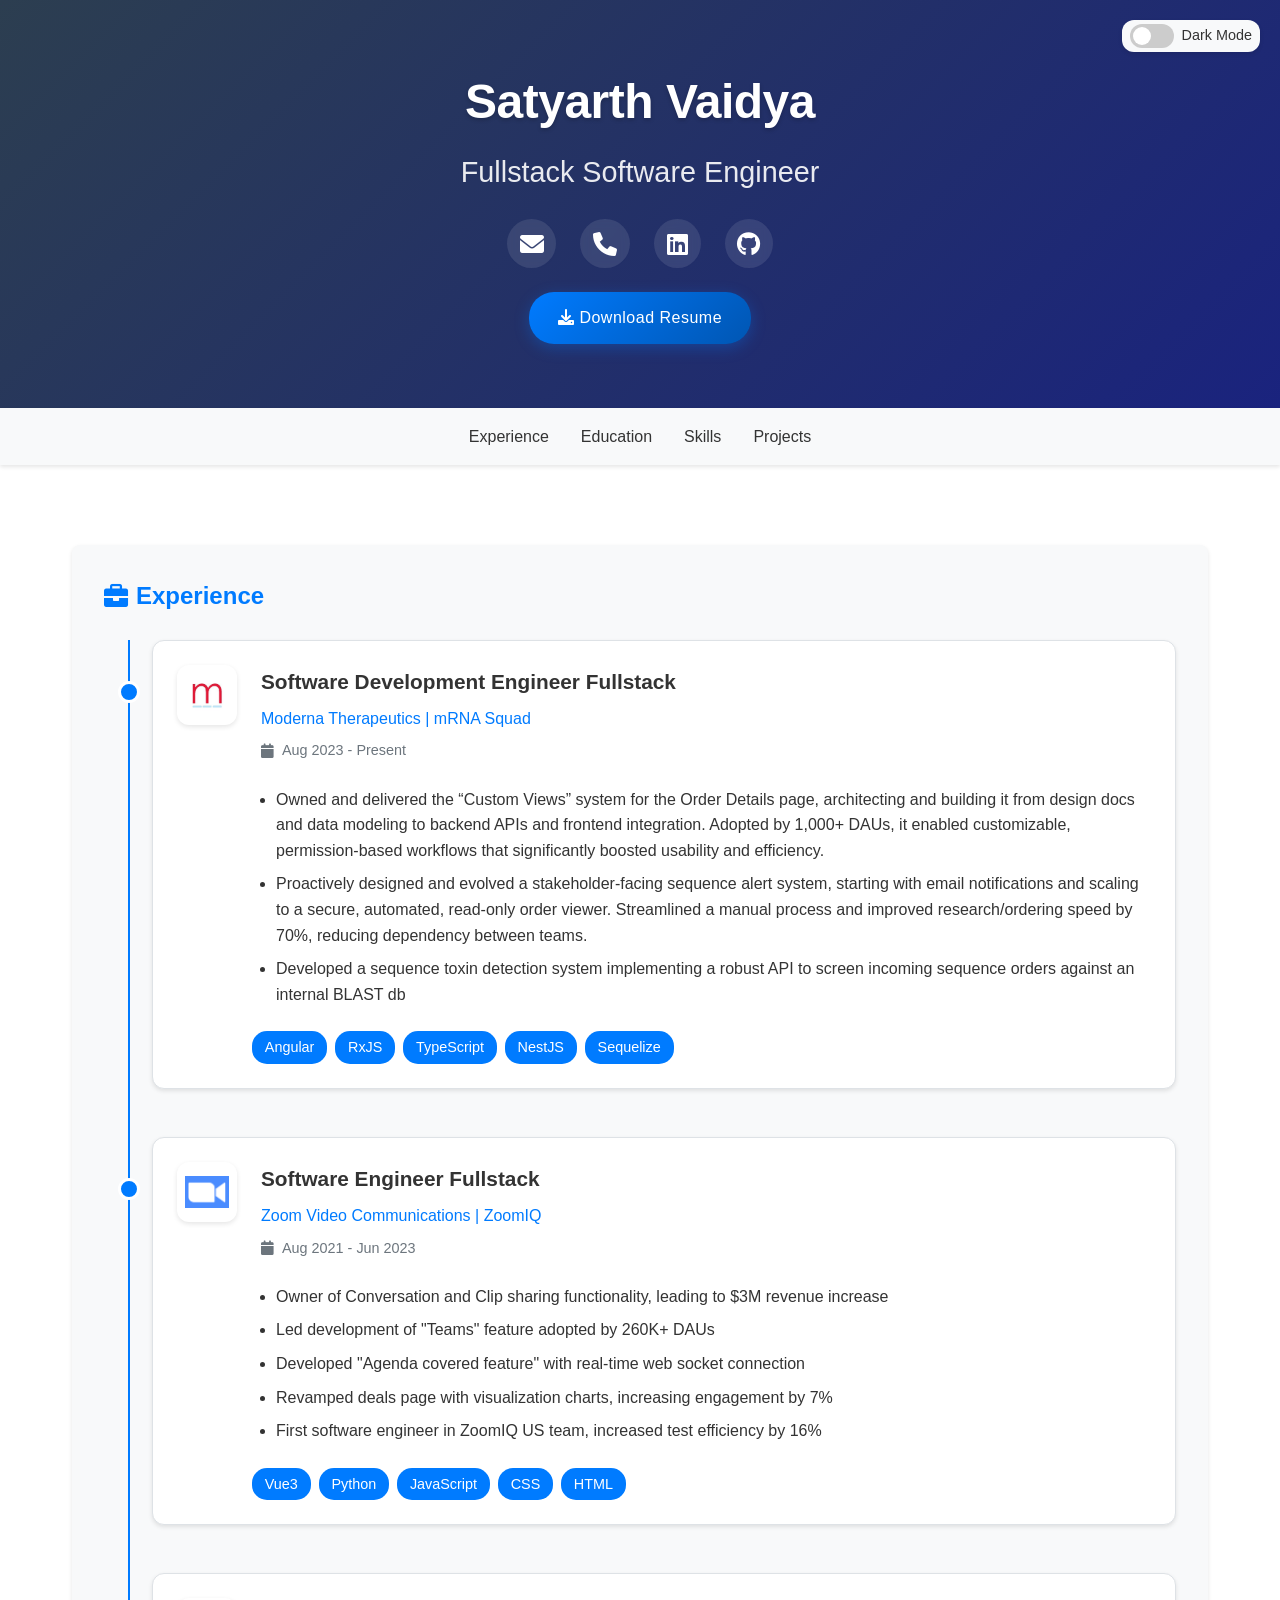
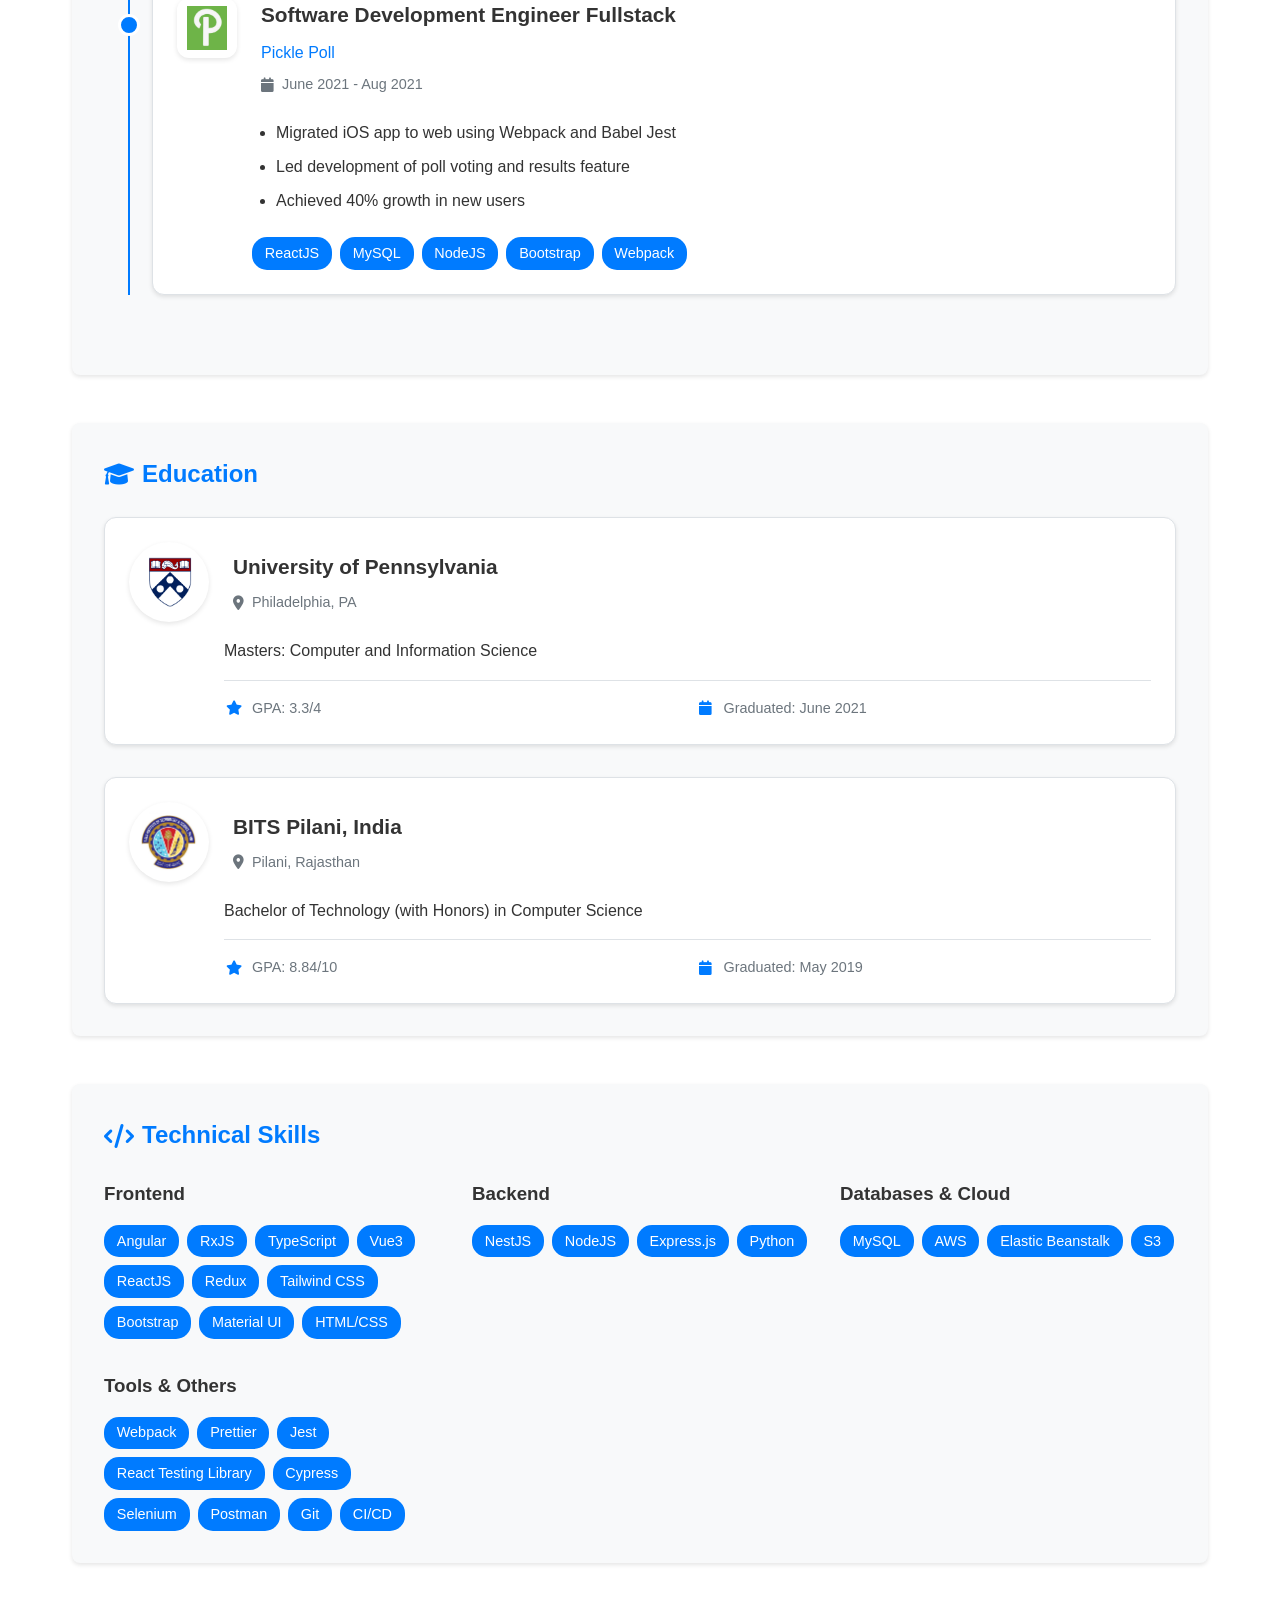
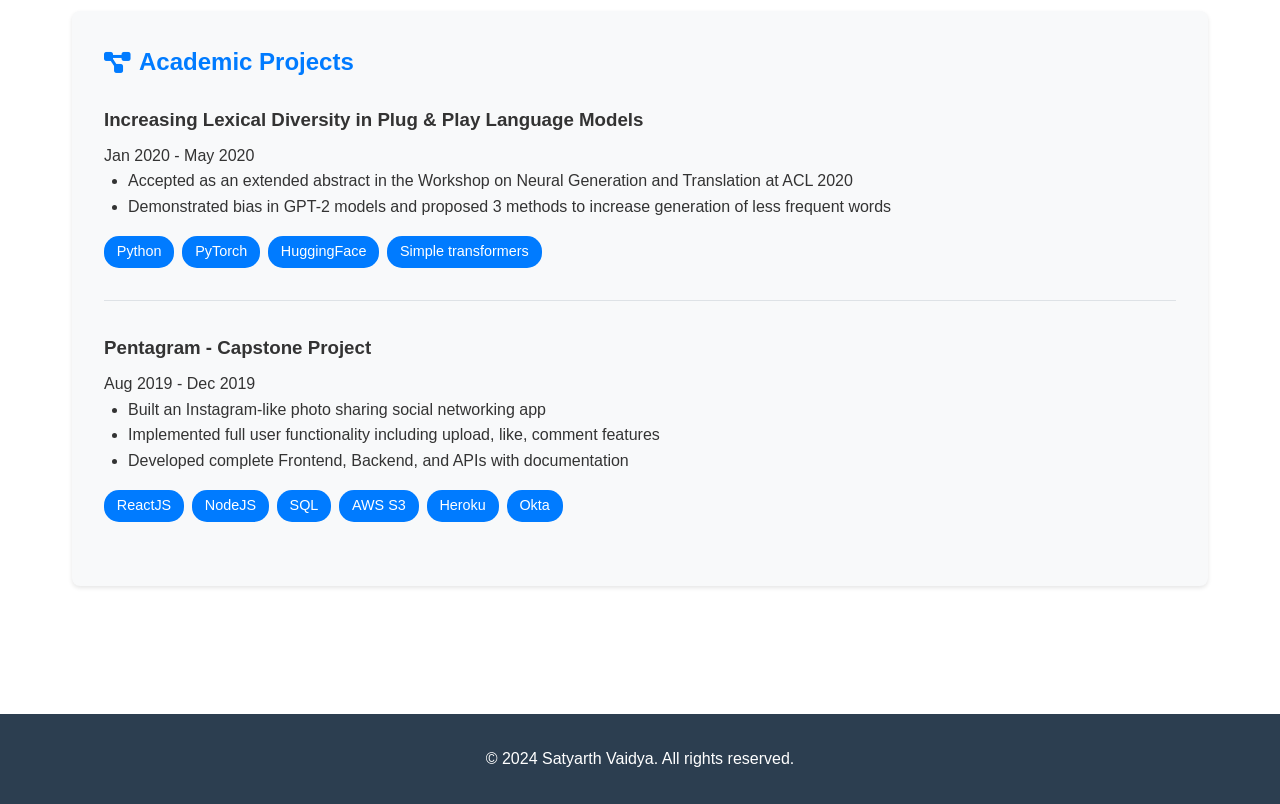
==== commit 38838712: "Update index.html add more description for work done at moderna" ====
--- a/index.html
+++ b/index.html
@@ -89,6 +89,21 @@
             <div class="job-content">
               <ul>
                 <li>
+                  Owned and delivered the “Custom Views” system for the Order
+                  Details page, architecting and building it from design docs
+                  and data modeling to backend APIs and frontend integration.
+                  Adopted by 1,000+ DAUs, it enabled customizable,
+                  permission-based workflows that significantly boosted
+                  usability and efficiency.
+                </li>
+                <li>
+                  Proactively designed and evolved a stakeholder-facing sequence
+                  alert system, starting with email notifications and scaling to
+                  a secure, automated, read-only order viewer. Streamlined a
+                  manual process and improved research/ordering speed by 70%,
+                  reducing dependency between teams.
+                </li>
+                <li>
                   Developed a sequence toxin detection system implementing a
                   robust API to screen incoming sequence orders against an
                   internal BLAST db
@@ -99,6 +114,7 @@
                 <span>RxJS</span>
                 <span>TypeScript</span>
                 <span>NestJS</span>
+                <span>Sequelize</span>
               </div>
             </div>
           </div>
--- a/style.css
+++ b/style.css
@@ -46,22 +46,23 @@
   align-items: center;
   z-index: 100;
   background-color: var(--section-bg);
-  padding: 8px 16px;
-  border-radius: 20px;
+  padding: 4px 8px;
+  border-radius: 12px;
   box-shadow: var(--card-shadow);
 }
 
 .theme-switch-wrapper em {
-  margin-left: 10px;
+  margin-left: 8px;
   color: var(--text-color);
   font-style: normal;
+  font-size: 0.9rem;
 }
 
 .theme-switch {
   display: inline-block;
-  height: 34px;
+  height: 24px;
   position: relative;
-  width: 60px;
+  width: 44px;
 }
 
 .theme-switch input {
@@ -81,13 +82,13 @@
 
 .slider:before {
   background-color: #fff;
-  bottom: 4px;
+  bottom: 3px;
   content: "";
-  height: 26px;
-  left: 4px;
+  height: 18px;
+  left: 3px;
   position: absolute;
   transition: 0.4s;
-  width: 26px;
+  width: 18px;
 }
 
 input:checked + .slider {
@@ -95,7 +96,7 @@
 }
 
 input:checked + .slider:before {
-  transform: translateX(26px);
+  transform: translateX(20px);
 }
 
 .slider.round {
@@ -108,54 +109,81 @@
 
 /* Header */
 header {
-  background-color: var(--header-bg);
+  background: linear-gradient(135deg, var(--header-bg) 0%, #1a237e 100%);
   color: var(--header-text);
   padding: 4rem 2rem;
   text-align: center;
+  position: relative;
+  overflow: hidden;
+}
+
+header::before {
+  content: "";
+  position: absolute;
+  top: 0;
+  left: 0;
+  right: 0;
+  bottom: 0;
+  background: url('data:image/svg+xml,<svg width="20" height="20" viewBox="0 0 20 20" xmlns="http://www.w3.org/2000/svg"><rect width="1" height="1" fill="rgba(255,255,255,0.05)"/></svg>');
+  opacity: 0.1;
+  pointer-events: none;
 }
 
 .header-content {
   max-width: 800px;
   margin: 0 auto;
+  position: relative;
+  z-index: 1;
 }
 
 header h1 {
-  font-size: 2.5rem;
+  font-size: 3rem;
   margin-bottom: 0.5rem;
+  font-weight: 700;
+  letter-spacing: -0.5px;
+  text-shadow: 0 2px 4px rgba(0, 0, 0, 0.2);
+  animation: fadeInDown 0.8s ease-out;
 }
 
 header h2 {
-  font-size: 1.5rem;
+  font-size: 1.8rem;
   font-weight: 400;
   margin-bottom: 1.5rem;
+  opacity: 0.9;
+  animation: fadeInUp 0.8s ease-out 0.2s backwards;
 }
 
 .contact-info {
   margin: 1.5rem 0;
+  animation: fadeInUp 0.8s ease-out 0.4s backwards;
 }
 
 .social-icons {
   display: flex;
   justify-content: center;
   gap: 1.5rem;
-  margin: 1rem 0;
+  margin: 1.5rem 0;
+  animation: fadeInUp 0.8s ease-out 0.6s backwards;
 }
 
 .social-icons a {
   color: var(--header-text);
   font-size: 1.5rem;
   transition: var(--transition);
-  padding: 0.5rem;
+  padding: 0.8rem;
   border-radius: 50%;
   display: flex;
   align-items: center;
   justify-content: center;
+  background: rgba(255, 255, 255, 0.1);
+  backdrop-filter: blur(5px);
 }
 
 .social-icons a:hover {
-  transform: translateY(-3px);
+  transform: translateY(-3px) scale(1.1);
   color: var(--primary-color);
-  background-color: rgba(255, 255, 255, 0.1);
+  background: rgba(255, 255, 255, 0.2);
+  box-shadow: 0 4px 12px rgba(0, 0, 0, 0.2);
 }
 
 .contact-info p {
@@ -173,17 +201,44 @@
 
 .resume-btn {
   display: inline-block;
-  padding: 0.8rem 1.5rem;
-  background-color: var(--primary-color);
+  padding: 0.8rem 1.8rem;
+  background: linear-gradient(135deg, var(--primary-color) 0%, #0056b3 100%);
   color: white;
   text-decoration: none;
-  border-radius: 5px;
+  border-radius: 25px;
   transition: var(--transition);
+  font-weight: 500;
+  letter-spacing: 0.5px;
+  box-shadow: 0 4px 15px rgba(0, 123, 255, 0.3);
+  animation: fadeInUp 0.8s ease-out 0.8s backwards;
 }
 
 .resume-btn:hover {
-  background-color: #0056b3;
   transform: translateY(-2px);
+  box-shadow: 0 6px 20px rgba(0, 123, 255, 0.4);
+  background: linear-gradient(135deg, #0056b3 0%, var(--primary-color) 100%);
+}
+
+@keyframes fadeInDown {
+  from {
+    opacity: 0;
+    transform: translateY(-20px);
+  }
+  to {
+    opacity: 1;
+    transform: translateY(0);
+  }
+}
+
+@keyframes fadeInUp {
+  from {
+    opacity: 0;
+    transform: translateY(20px);
+  }
+  to {
+    opacity: 1;
+    transform: translateY(0);
+  }
 }
 
 /* Navigation */
@@ -560,11 +615,11 @@
   }
 
   header h1 {
-    font-size: 2rem;
+    font-size: 2.2rem;
   }
 
   header h2 {
-    font-size: 1.2rem;
+    font-size: 1.4rem;
   }
 
   nav ul {
@@ -616,6 +671,15 @@
   .job-title .date {
     justify-content: center;
   }
+
+  .social-icons {
+    gap: 1rem;
+  }
+
+  .social-icons a {
+    font-size: 1.3rem;
+    padding: 0.6rem;
+  }
 }
 
 /* Animations */
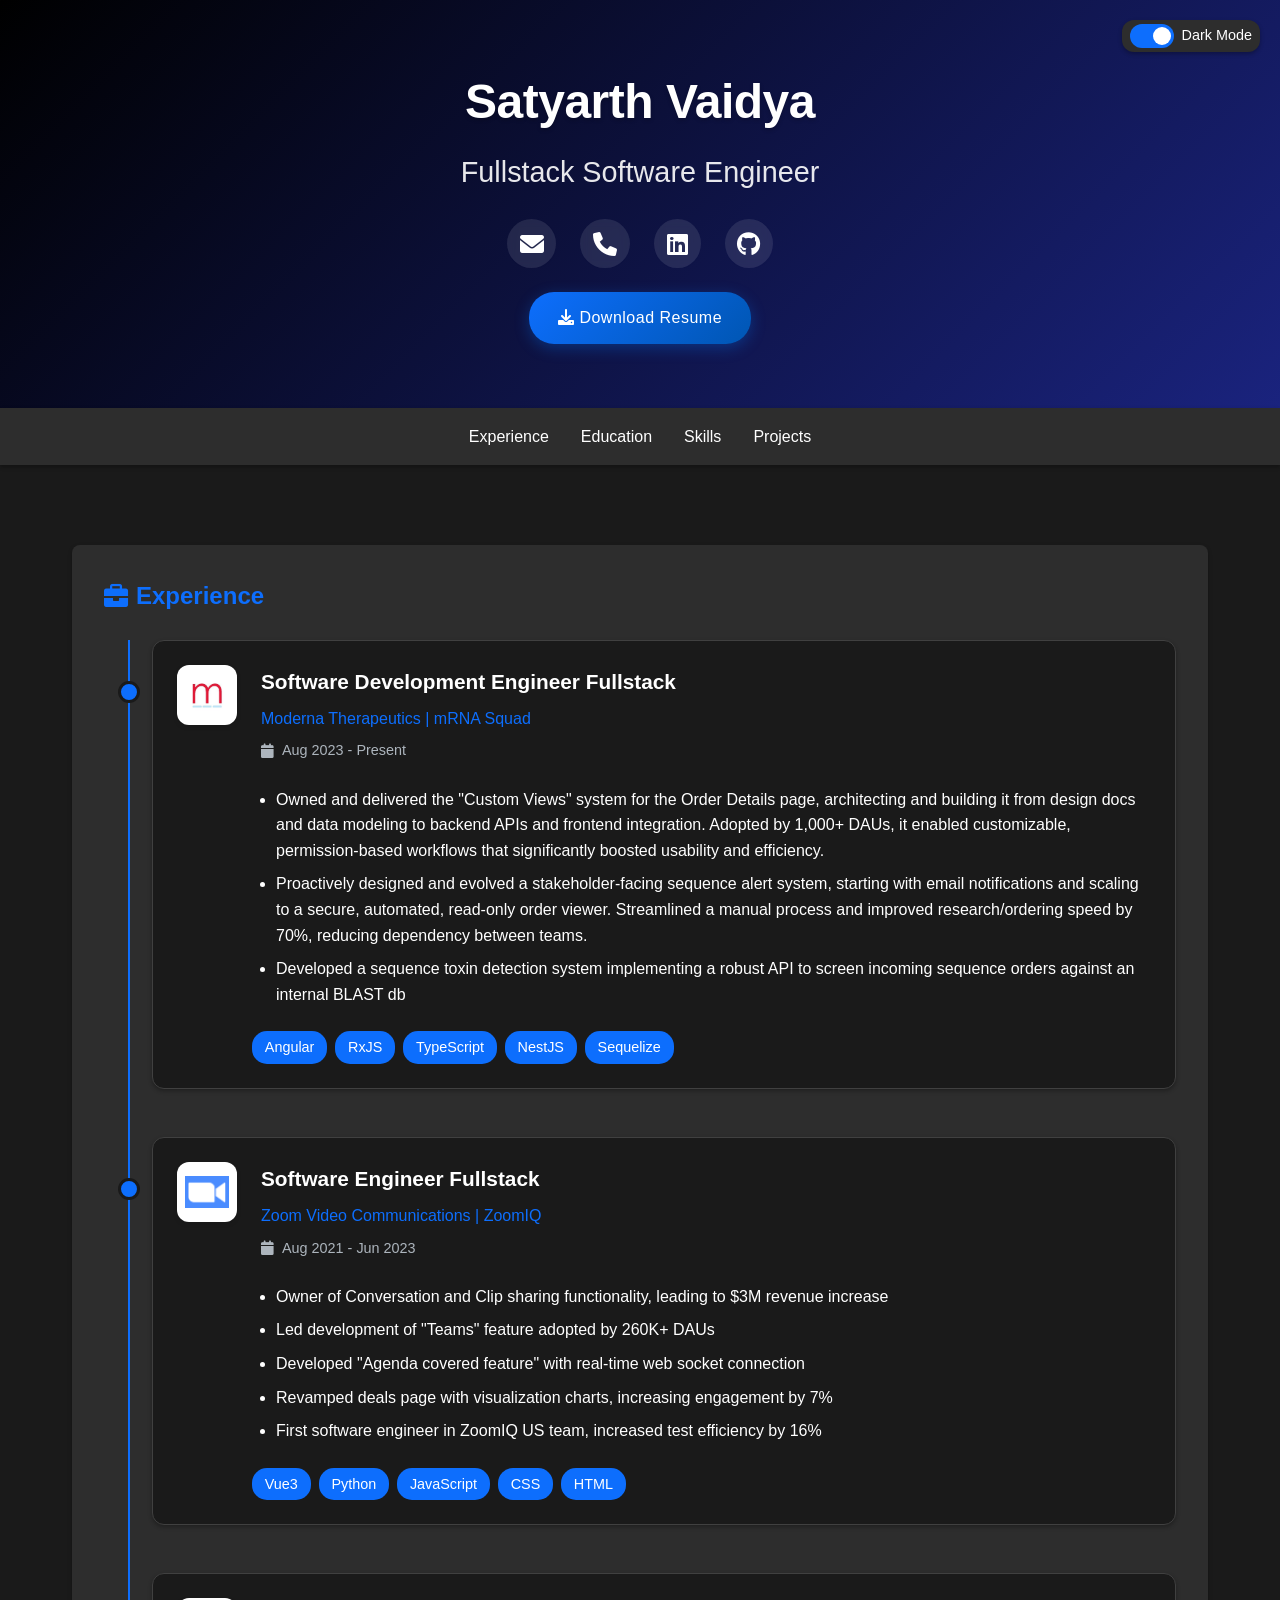
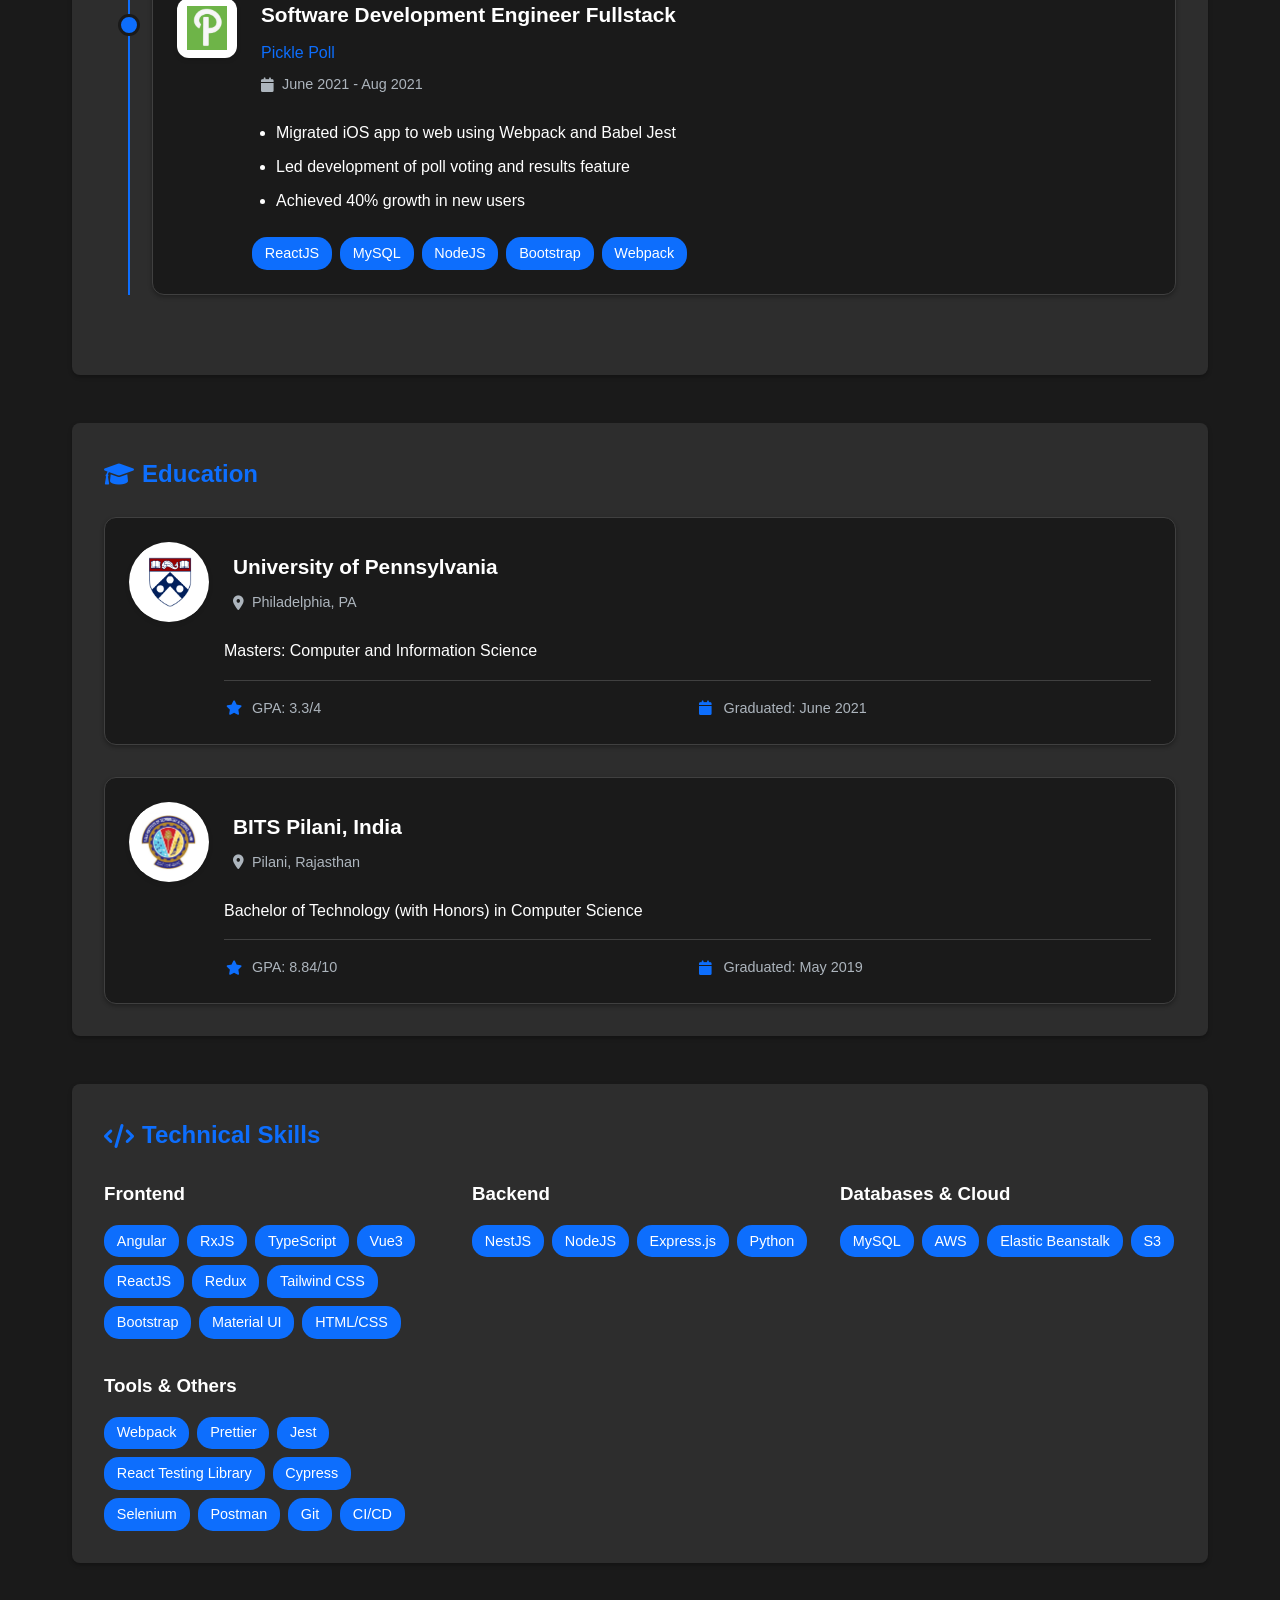
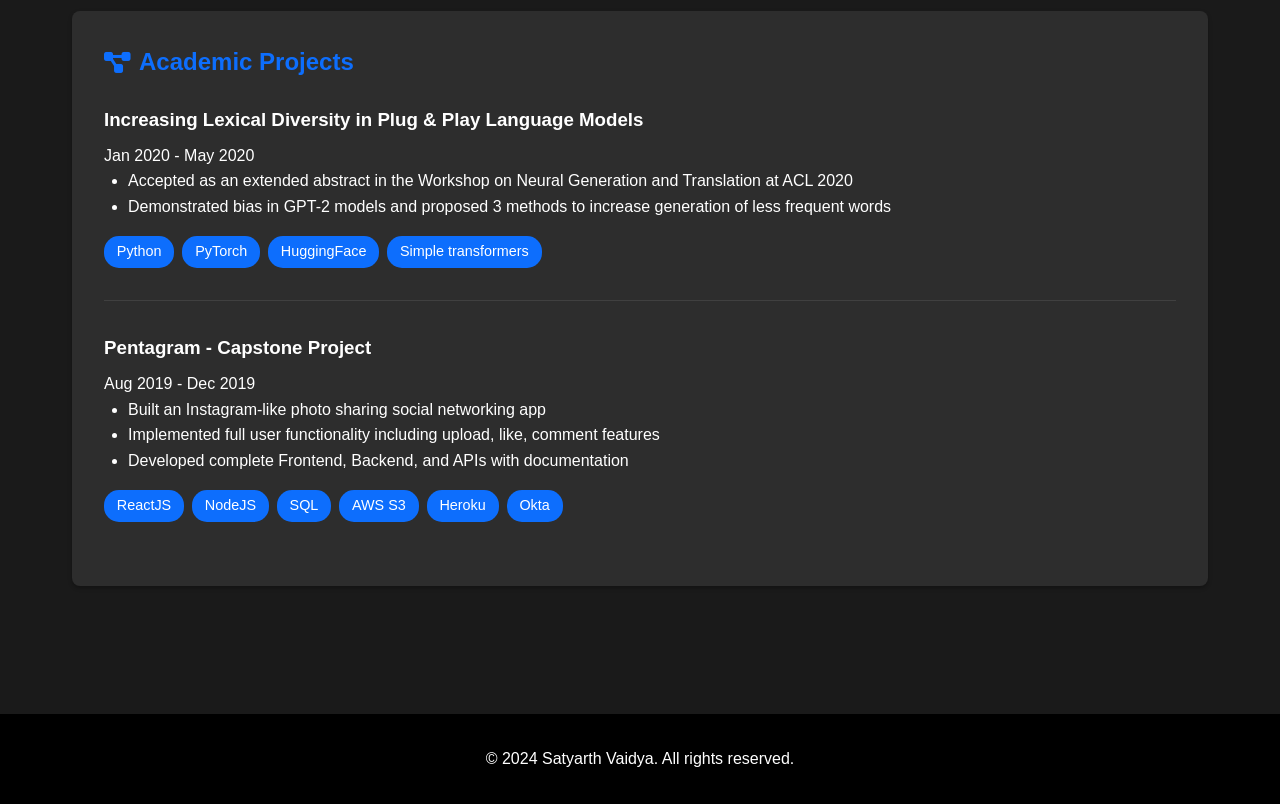
==== commit 9ab02f9a: "Update index.html Default to dark theme" ====
--- a/index.html
+++ b/index.html
@@ -89,7 +89,7 @@
             <div class="job-content">
               <ul>
                 <li>
-                  Owned and delivered the “Custom Views” system for the Order
+                  Owned and delivered the "Custom Views" system for the Order
                   Details page, architecting and building it from design docs
                   and data modeling to backend APIs and frontend integration.
                   Adopted by 1,000+ DAUs, it enabled customizable,
@@ -373,7 +373,12 @@
       );
       const currentTheme = localStorage.getItem("theme");
 
-      if (currentTheme) {
+      // Set dark theme as default if no theme is stored
+      if (!currentTheme) {
+        document.documentElement.setAttribute("data-theme", "dark");
+        localStorage.setItem("theme", "dark");
+        toggleSwitch.checked = true;
+      } else {
         document.documentElement.setAttribute("data-theme", currentTheme);
         if (currentTheme === "dark") {
           toggleSwitch.checked = true;
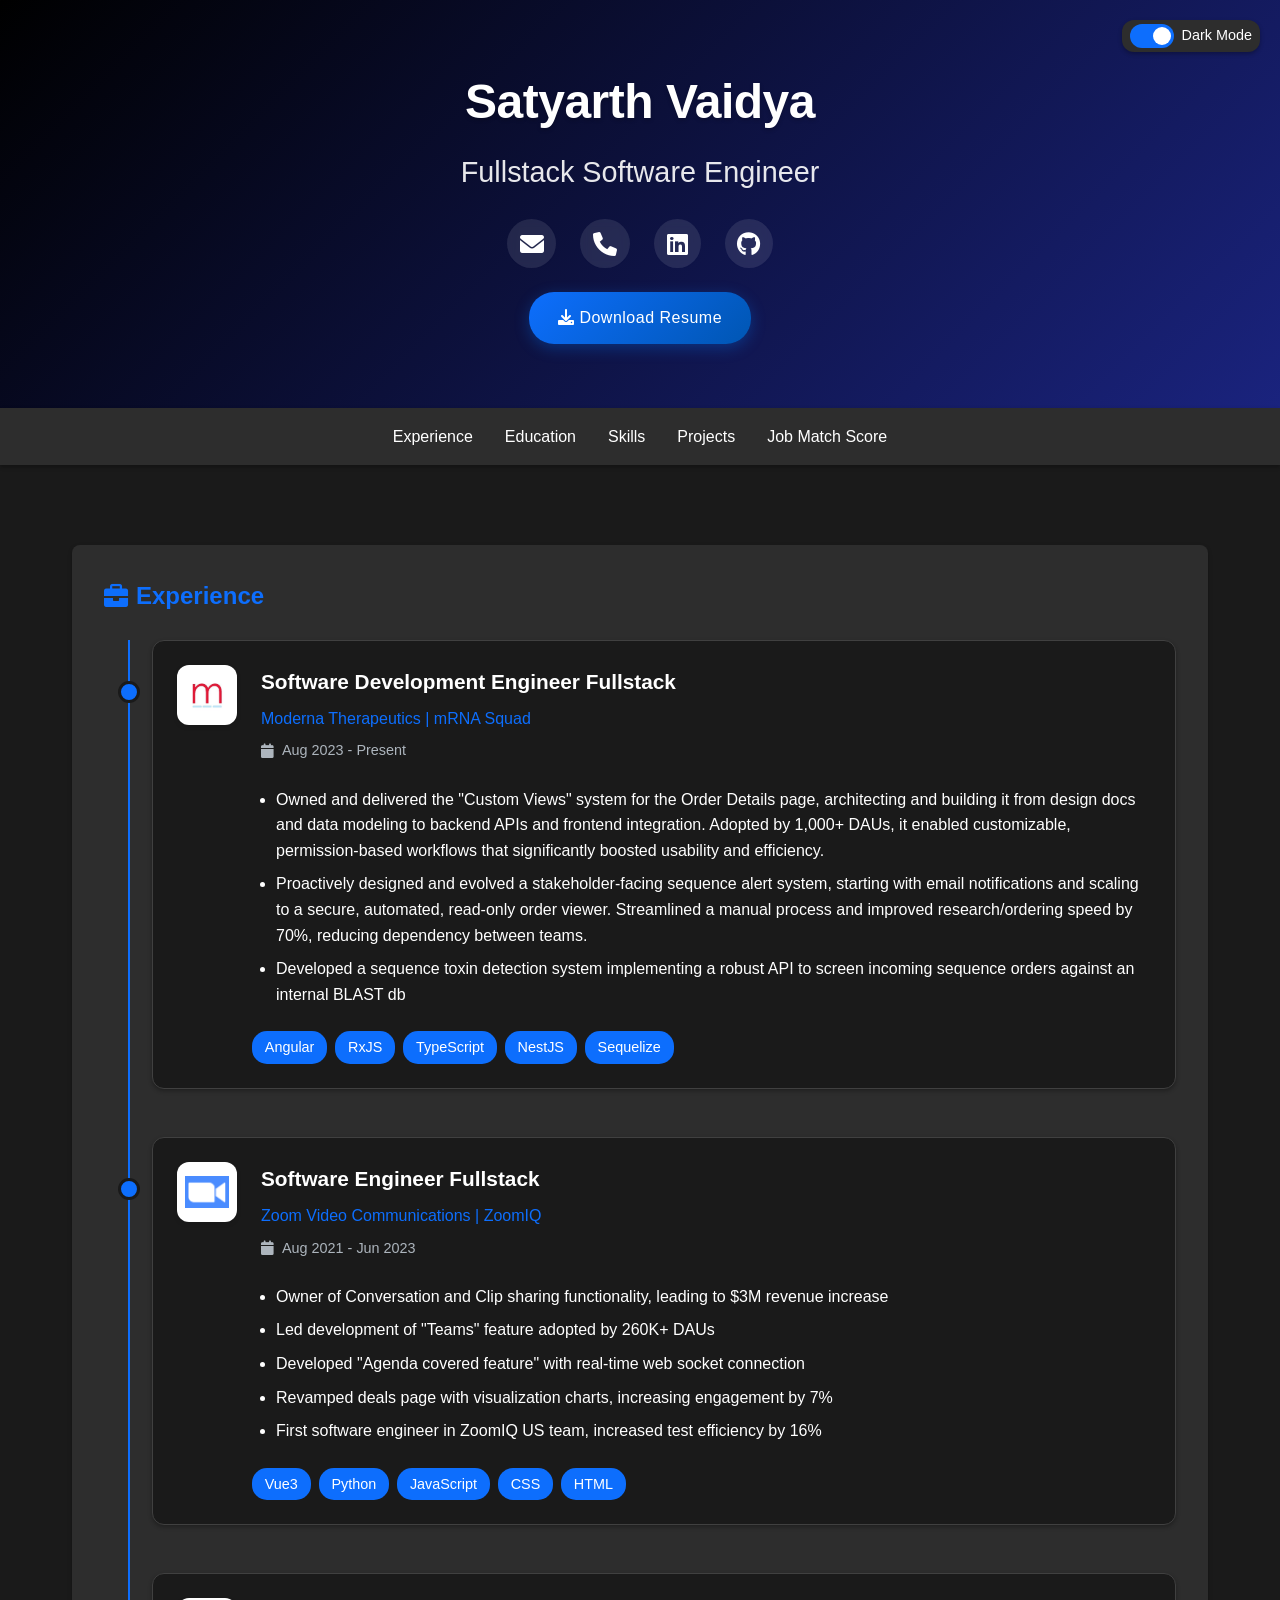
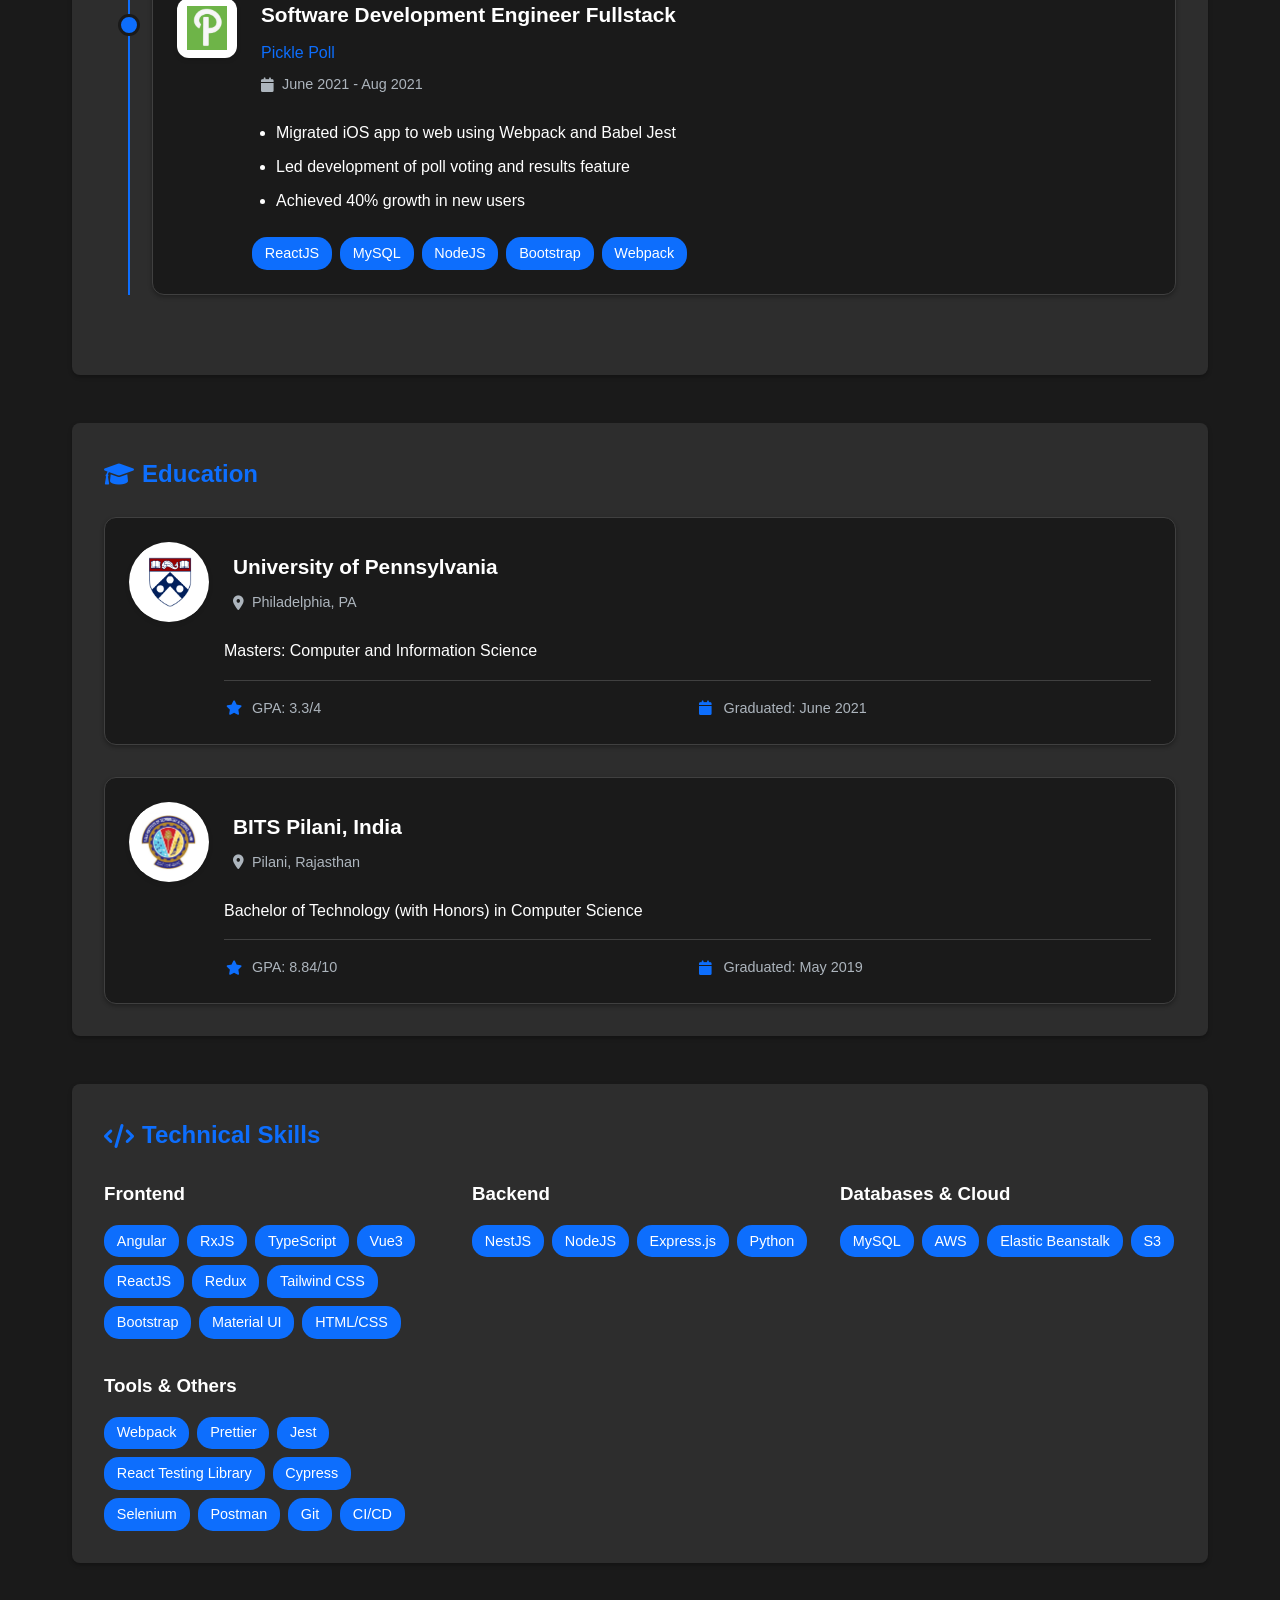
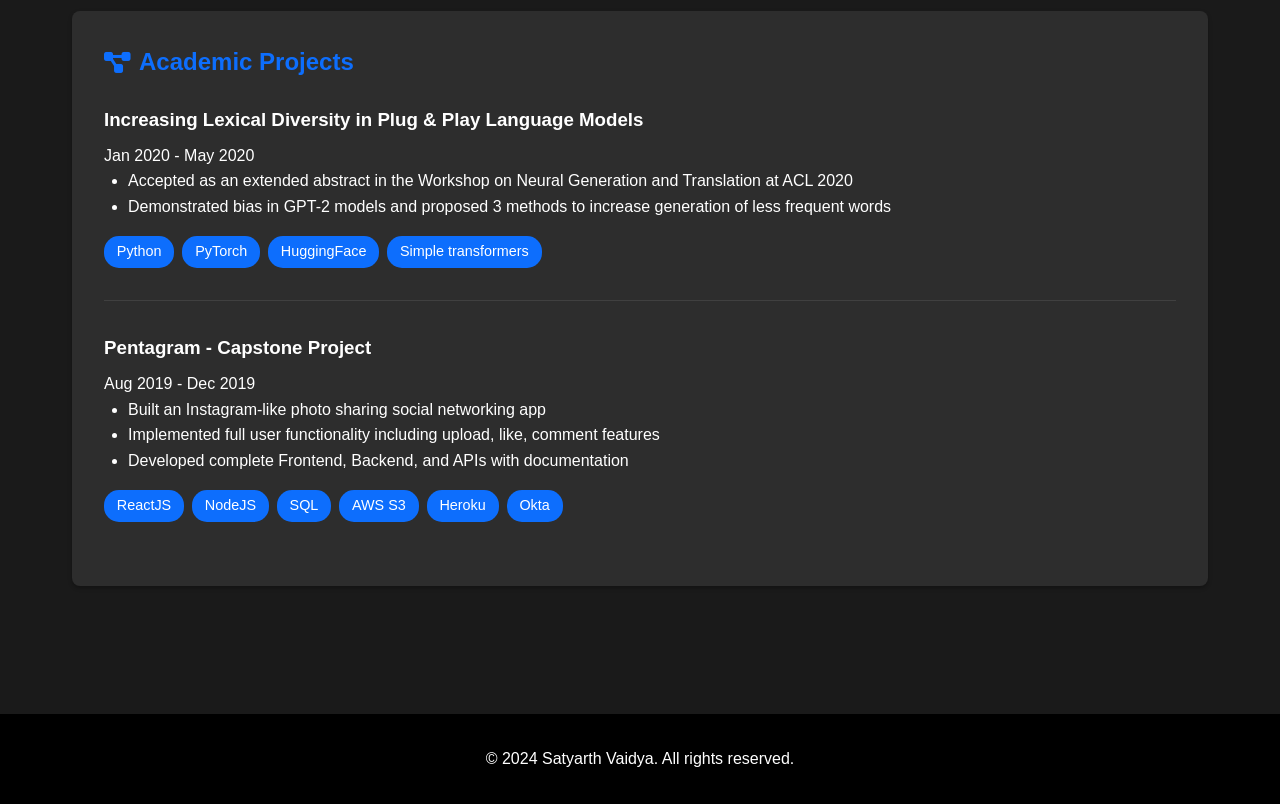
==== commit 95e5c930: "updating index" ====
--- a/index.html
+++ b/index.html
@@ -63,6 +63,7 @@
         <li><a href="#education">Education</a></li>
         <li><a href="#skills">Skills</a></li>
         <li><a href="#projects">Projects</a></li>
+        <li><a href="job-match.html">Job Match Score</a></li>
       </ul>
     </nav>
 
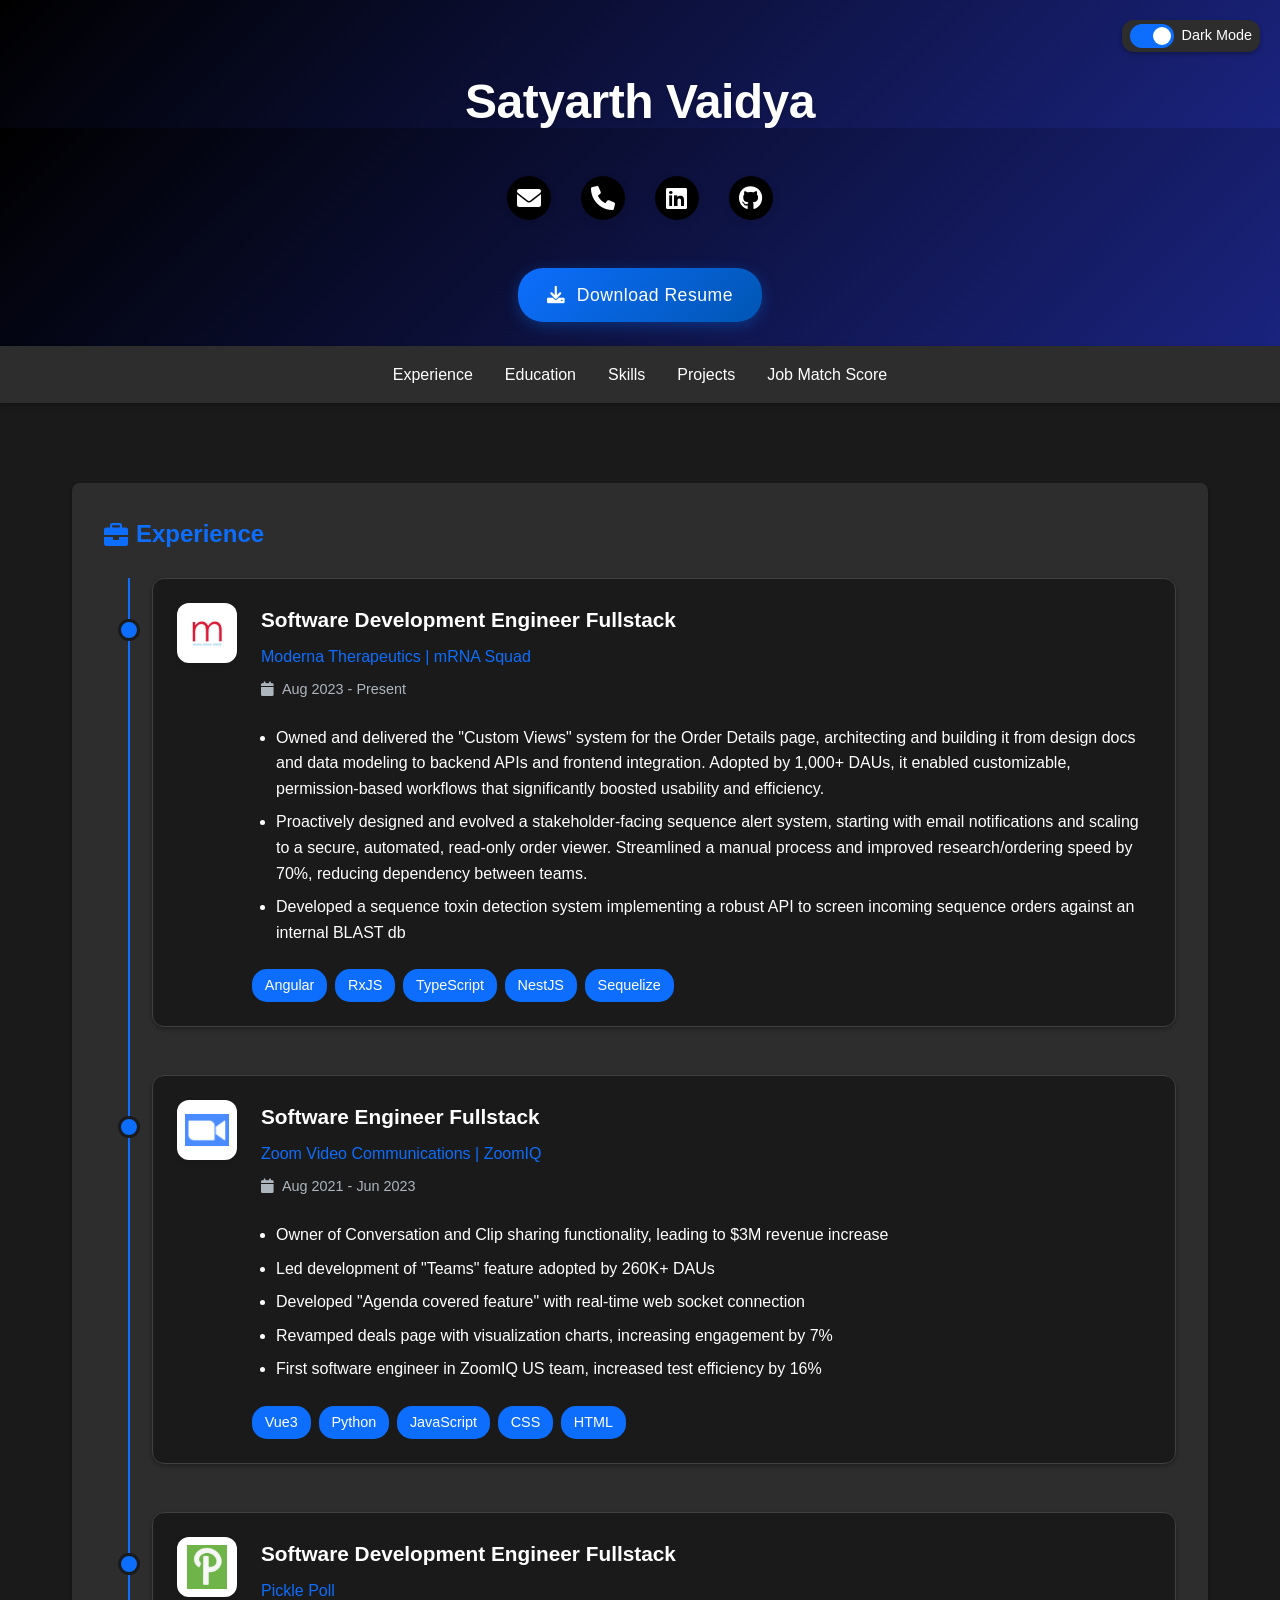
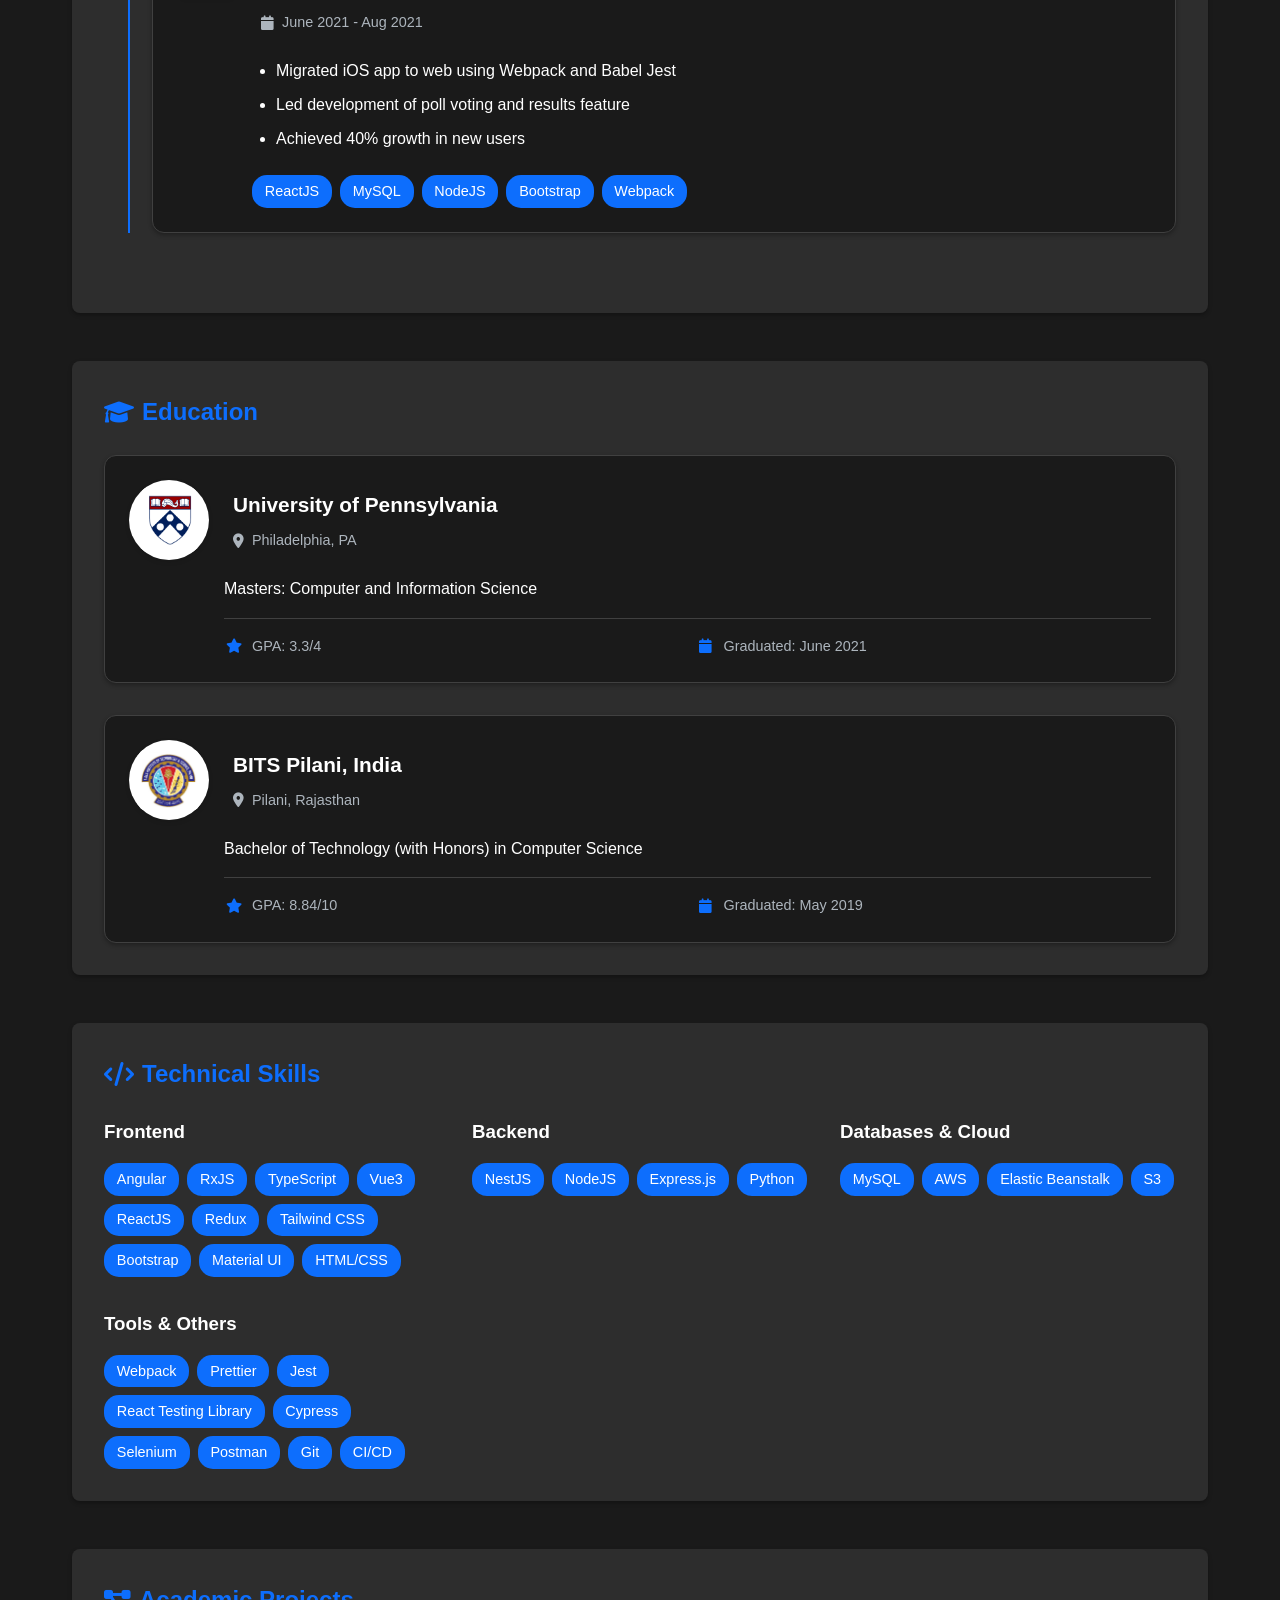
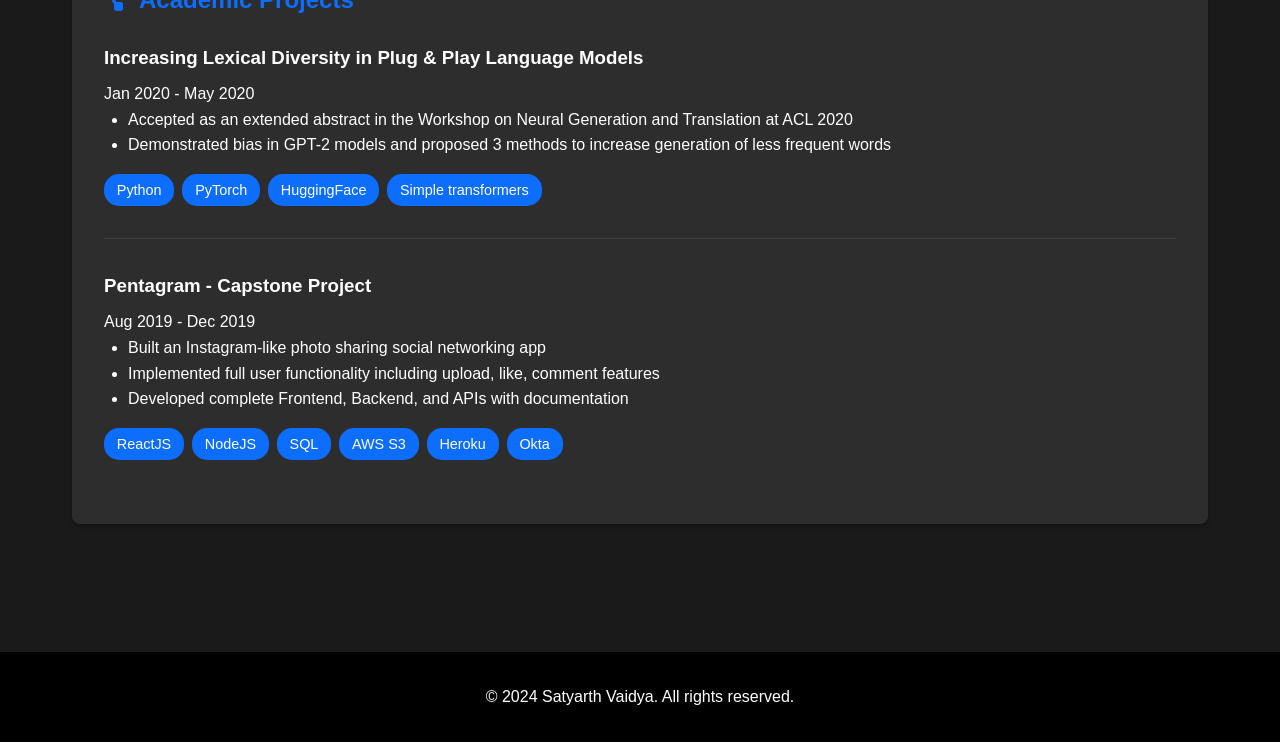
==== commit 81fb49bd: "feat: adding contact info section back" ====
--- a/index.html
+++ b/index.html
@@ -23,30 +23,32 @@
       <div class="header-content">
         <h1>Satyarth Vaidya</h1>
         <h2>Fullstack Software Engineer</h2>
-        <div class="contact-info">
-          <div class="social-icons">
-            <a href="mailto:satyarthvaidya@gmail.com" title="Email">
-              <i class="fas fa-envelope"></i>
-            </a>
-            <a href="tel:+15743290284" title="Phone">
-              <i class="fas fa-phone"></i>
-            </a>
-            <a
-              href="https://www.linkedin.com/in/satyarth-vaidya-1a784a12b/"
-              target="_blank"
-              title="LinkedIn"
-            >
-              <i class="fab fa-linkedin"></i>
-            </a>
-            <a
-              href="https://github.com/SatyWritesCode"
-              target="_blank"
-              title="GitHub"
-            >
-              <i class="fab fa-github"></i>
-            </a>
-          </div>
-        </div>
+      </div>
+    </header>
+    <div class="contact-info">
+      <div class="social-icons">
+        <a href="mailto:satyarthvaidya@gmail.com" title="Email">
+          <i class="fas fa-envelope"></i>
+        </a>
+        <a href="tel:+15743290284" title="Phone">
+          <i class="fas fa-phone"></i>
+        </a>
+        <a
+          href="https://www.linkedin.com/in/satyarth-vaidya-1a784a12b/"
+          target="_blank"
+          title="LinkedIn"
+        >
+          <i class="fab fa-linkedin"></i>
+        </a>
+        <a
+          href="https://github.com/SatyWritesCode"
+          target="_blank"
+          title="GitHub"
+        >
+          <i class="fab fa-github"></i>
+        </a>
+      </div>
+      <div class="resume-btn-wrapper">
         <a
           href="assets/resume.pdf"
           class="resume-btn"
@@ -55,8 +57,7 @@
           <i class="fas fa-download"></i> Download Resume
         </a>
       </div>
-    </header>
-
+    </div>
     <nav>
       <ul>
         <li><a href="#experience">Experience</a></li>
--- a/style.css
+++ b/style.css
@@ -29,7 +29,14 @@
   box-sizing: border-box;
 }
 
+html,
 body {
+  height: 100%;
+}
+body {
+  min-height: 100vh;
+  display: flex;
+  flex-direction: column;
   font-family: "Segoe UI", Tahoma, Geneva, Verdana, sans-serif;
   line-height: 1.6;
   color: var(--text-color);
@@ -154,10 +161,18 @@
 }
 
 .contact-info {
-  margin: 1.5rem 0;
-  animation: fadeInUp 0.8s ease-out 0.4s backwards;
-}
-
+  padding: 1.5rem 0;
+  background: linear-gradient(135deg, var(--header-bg) 0%, #1a237e 100%);
+  color: var(--header-text);
+  display: flex;
+  flex-direction: column;
+  align-items: center;
+  width: 100%;
+  margin-left: auto;
+  margin-right: auto;
+}
+
+/* CONTACT ICONS MATCH HEADER */
 .social-icons {
   display: flex;
   justify-content: center;
@@ -167,23 +182,49 @@
 }
 
 .social-icons a {
-  color: var(--header-text);
+  display: flex;
+  align-items: center;
+  justify-content: center;
   font-size: 1.5rem;
+  width: 44px;
+  height: 44px;
+  border-radius: 50%;
+  background: var(--header-bg); /* Always matches header bg */
+  color: var(--header-text); /* Always matches header text */
   transition: var(--transition);
-  padding: 0.8rem;
-  border-radius: 50%;
-  display: flex;
-  align-items: center;
-  justify-content: center;
-  background: rgba(255, 255, 255, 0.1);
-  backdrop-filter: blur(5px);
-}
-
-.social-icons a:hover {
-  transform: translateY(-3px) scale(1.1);
-  color: var(--primary-color);
-  background: rgba(255, 255, 255, 0.2);
-  box-shadow: 0 4px 12px rgba(0, 0, 0, 0.2);
+  box-shadow: 0 2px 8px rgba(0, 0, 0, 0.1);
+  margin: 0 0.18rem;
+  border: 2px solid transparent;
+  position: relative;
+  z-index: 1;
+}
+
+.social-icons a:hover,
+.social-icons a:focus {
+  background: var(--primary-color); /* Accent on hover/focus */
+  color: #fff;
+  border: 2px solid var(--primary-color);
+  transform: scale(1.08) translateY(-2px);
+  box-shadow: 0 4px 14px rgba(0, 0, 0, 0.13);
+  outline: none;
+}
+
+.social-icons a:focus-visible {
+  outline: 2px dashed var(--primary-color);
+  outline-offset: 2px;
+}
+
+[data-theme="dark"] .social-icons a {
+  background: var(--header-bg); /* Still matches header in dark */
+  color: var(--header-text); /* White or contrast */
+  border: 2px solid transparent;
+}
+
+[data-theme="dark"] .social-icons a:hover,
+[data-theme="dark"] .social-icons a:focus {
+  background: var(--primary-color);
+  color: #fff;
+  border: 2px solid var(--secondary-color);
 }
 
 .contact-info p {
@@ -199,9 +240,21 @@
   text-decoration: underline;
 }
 
+/* Resume Button Centering */
+.resume-btn-wrapper {
+  display: flex;
+  justify-content: center;
+  align-items: center;
+  width: 100%;
+  margin: 1.5rem 0 0 0;
+  padding: 0;
+  background: none;
+  box-shadow: none;
+  border-radius: 0;
+  animation: fadeInUp 0.8s ease-out 0.8s backwards;
+}
+
 .resume-btn {
-  display: inline-block;
-  padding: 0.8rem 1.8rem;
   background: linear-gradient(135deg, var(--primary-color) 0%, #0056b3 100%);
   color: white;
   text-decoration: none;
@@ -210,7 +263,11 @@
   font-weight: 500;
   letter-spacing: 0.5px;
   box-shadow: 0 4px 15px rgba(0, 123, 255, 0.3);
-  animation: fadeInUp 0.8s ease-out 0.8s backwards;
+  padding: 0.8rem 1.8rem;
+  font-size: 1.1rem;
+  display: flex;
+  align-items: center;
+  gap: 0.7rem;
 }
 
 .resume-btn:hover {
@@ -275,6 +332,7 @@
   margin: 0 auto;
   padding: 2rem;
   padding-top: 5rem;
+  flex: 1 0 auto;
 }
 
 section {
@@ -606,6 +664,7 @@
   background-color: var(--header-bg);
   color: var(--header-text);
   margin-top: 3rem;
+  flex-shrink: 0;
 }
 
 /* Responsive Design */
@@ -678,7 +737,8 @@
 
   .social-icons a {
     font-size: 1.3rem;
-    padding: 0.6rem;
+    width: 38px;
+    height: 38px;
   }
 }
 
@@ -697,3 +757,193 @@
 section {
   animation: fadeIn 0.5s ease-out;
 }
+
+/* Job Match Page Styles */
+.job-match-section {
+  max-width: 700px;
+  margin: 2rem auto;
+  background: var(--background-color);
+  border-radius: 1.2rem;
+  box-shadow: 0 4px 24px rgba(0, 0, 0, 0.08);
+  padding: 2.5rem 2rem 2rem 2rem;
+  display: flex;
+  flex-direction: column;
+  align-items: center;
+}
+
+#job-match-form {
+  width: 100%;
+  display: flex;
+  flex-direction: column;
+  gap: 1.2rem;
+}
+
+#job-description {
+  width: 100%;
+  min-height: 160px;
+  padding: 1rem;
+  border: 1.5px solid var(--primary-color);
+  border-radius: 0.7rem;
+  font-size: 1.1rem;
+  font-family: inherit;
+  background: var(--section-bg);
+  color: var(--text-color);
+  transition: border 0.2s, box-shadow 0.2s;
+  resize: vertical;
+  box-shadow: 0 2px 8px rgba(0, 0, 0, 0.03);
+}
+#job-description:focus {
+  outline: none;
+  border: 2px solid var(--primary-color);
+  box-shadow: 0 0 0 2px rgba(0, 123, 255, 0.1);
+}
+
+.calculate-btn {
+  background: linear-gradient(
+    90deg,
+    var(--primary-color) 60%,
+    var(--secondary-color) 100%
+  );
+  color: #fff;
+  font-size: 1.15rem;
+  font-weight: 600;
+  border: none;
+  border-radius: 0.7rem;
+  padding: 0.85rem 0;
+  cursor: pointer;
+  box-shadow: 0 2px 8px rgba(0, 0, 0, 0.08);
+  transition: background 0.2s, transform 0.1s;
+  width: 100%;
+  letter-spacing: 0.02em;
+}
+.calculate-btn:hover:not(:disabled) {
+  background: linear-gradient(
+    90deg,
+    var(--primary-color) 60%,
+    var(--secondary-color) 100%
+  );
+  opacity: 0.92;
+  transform: translateY(-2px) scale(1.02);
+}
+.calculate-btn:disabled {
+  opacity: 0.6;
+  cursor: not-allowed;
+}
+
+.result-section {
+  margin-top: 2rem;
+  width: 100%;
+  background: var(--section-bg);
+  border-radius: 0.7rem;
+  box-shadow: 0 2px 8px rgba(0, 0, 0, 0.04);
+  padding: 1.5rem 1.2rem;
+  display: flex;
+  flex-direction: column;
+  align-items: center;
+  animation: fadeIn 0.5s;
+}
+
+.score-display {
+  font-size: 2.2rem;
+  font-weight: 700;
+  color: var(--primary-color);
+  margin-bottom: 0.5rem;
+}
+
+.score-explanation {
+  font-size: 1.1rem;
+  color: var(--text-color);
+  text-align: center;
+  margin-bottom: 1rem;
+}
+
+.try-again-btn {
+  background: var(--section-bg);
+  color: var(--primary-color);
+  border: 1.5px solid var(--primary-color);
+  border-radius: 0.7rem;
+  padding: 0.6rem 1.5rem;
+  font-size: 1rem;
+  font-weight: 500;
+  cursor: pointer;
+  transition: background 0.2s, color 0.2s, border 0.2s;
+}
+.try-again-btn:hover {
+  background: var(--primary-color);
+  color: #fff;
+  border: 1.5px solid var(--secondary-color);
+}
+
+.loading-indicator {
+  margin-top: 1.5rem;
+  font-size: 1.1rem;
+  color: var(--primary-color);
+  font-weight: 500;
+  letter-spacing: 0.03em;
+  display: flex;
+  align-items: center;
+  gap: 0.7rem;
+}
+
+/* Spinner styles */
+.loading-spinner {
+  width: 28px;
+  height: 28px;
+  border: 4px solid var(--primary-color);
+  border-top: 4px solid var(--section-bg);
+  border-radius: 50%;
+  animation: spin 1s linear infinite;
+}
+@keyframes spin {
+  0% {
+    transform: rotate(0deg);
+  }
+  100% {
+    transform: rotate(360deg);
+  }
+}
+
+/* Dark mode overrides */
+[data-theme="dark"] .job-match-section {
+  background: var(--section-bg);
+  box-shadow: 0 4px 24px rgba(0, 0, 0, 0.18);
+}
+[data-theme="dark"] #job-description {
+  background: #232837;
+  color: #f1f1f1;
+  border: 1.5px solid var(--primary-color);
+}
+[data-theme="dark"] #job-description:focus {
+  border: 2px solid var(--primary-color);
+  box-shadow: 0 0 0 2px rgba(0, 198, 255, 0.1);
+}
+[data-theme="dark"] .result-section {
+  background: #232837;
+  color: #f1f1f1;
+}
+[data-theme="dark"] .score-explanation {
+  color: #e0e6f7;
+}
+[data-theme="dark"] .try-again-btn {
+  background: #232837;
+  color: var(--primary-color);
+  border: 1.5px solid var(--primary-color);
+}
+[data-theme="dark"] .try-again-btn:hover {
+  background: var(--primary-color);
+  color: #232837;
+  border: 1.5px solid var(--secondary-color);
+}
+[data-theme="dark"] .loading-indicator {
+  color: var(--primary-color);
+}
+
+@media (min-width: 900px) {
+  .job-match-section {
+    max-width: 900px;
+  }
+  #job-description {
+    min-width: 600px;
+    max-width: 800px;
+  }
+}
